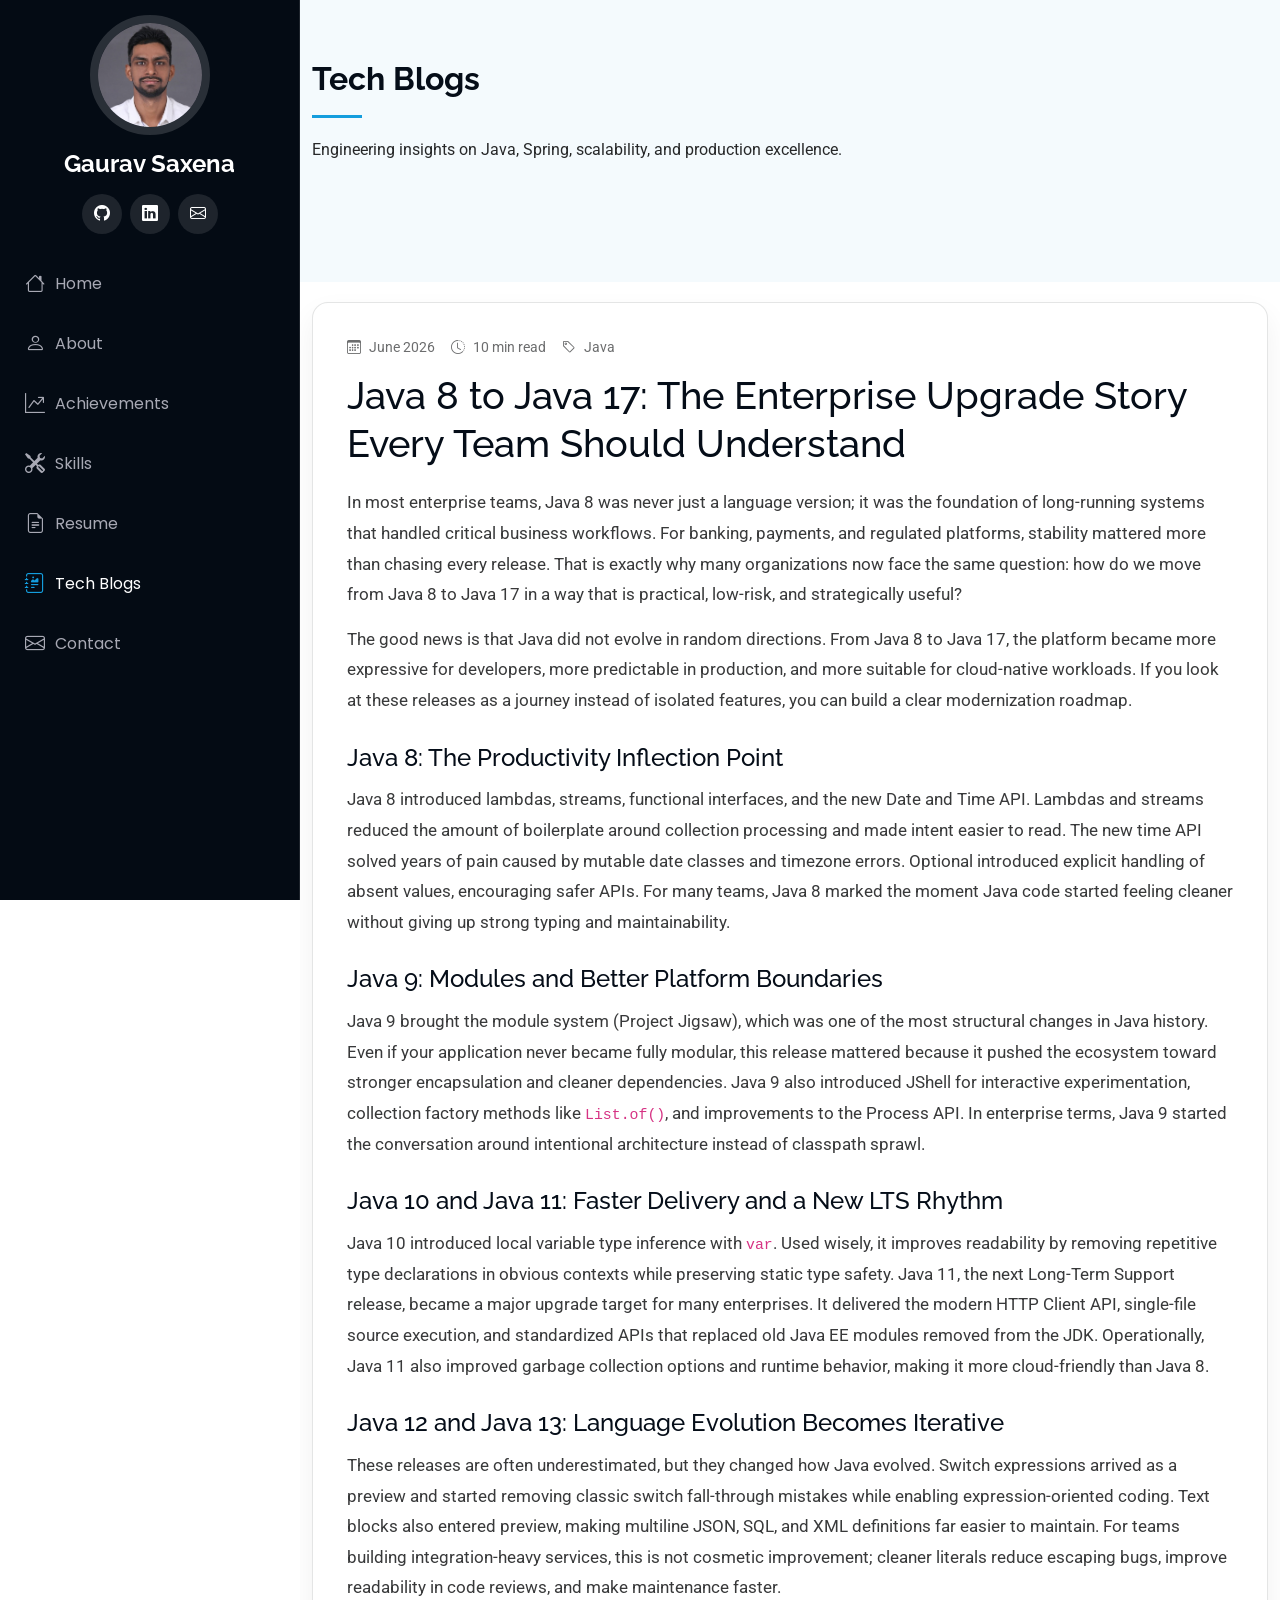
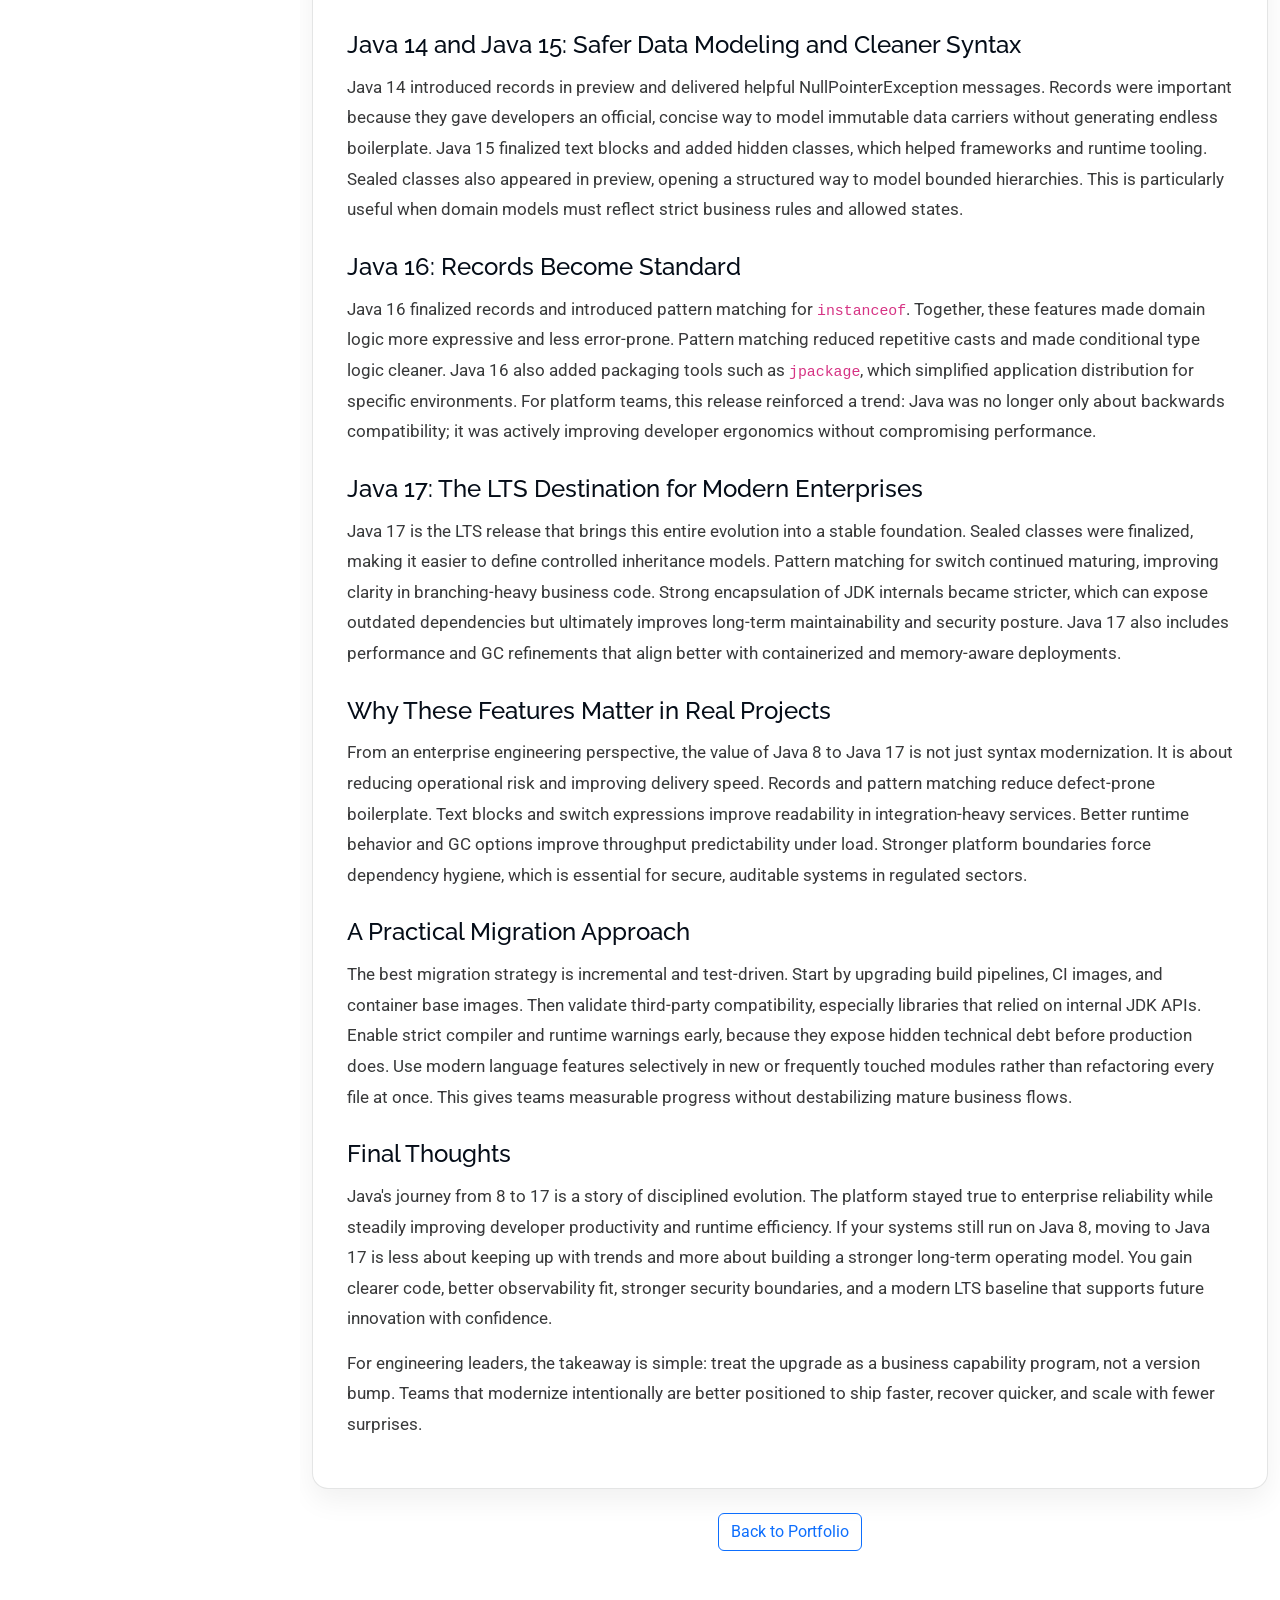
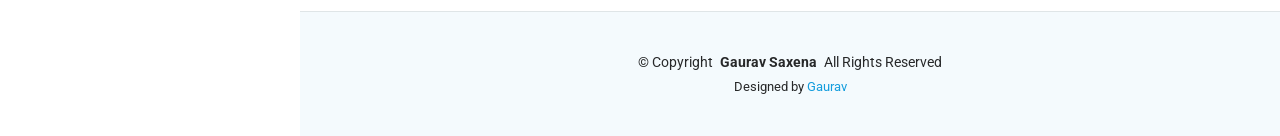
==== blog.html @ fe2bd6fc "Rebuild portfolio and add dedicated tech blog page Refreshes the portfolio homepage with resume-driv" ====
<!DOCTYPE html>
<html lang="en">

<head>
  <meta charset="utf-8">
  <meta content="width=device-width, initial-scale=1.0" name="viewport">
  <title>Tech Blogs | Gaurav Saxena</title>
  <meta content="Technical blogs by Gaurav Saxena on Java, Spring, microservices, and enterprise engineering." name="description">
  <meta content="Java 8, Java 17, Java features, Spring blogs, enterprise Java" name="keywords">

  <link href="assets/img/favicon.png" rel="icon">
  <link href="assets/img/apple-touch-icon.png" rel="apple-touch-icon">

  <link href="https://fonts.googleapis.com" rel="preconnect">
  <link href="https://fonts.gstatic.com" rel="preconnect" crossorigin>
  <link
    href="https://fonts.googleapis.com/css2?family=Roboto:ital,wght@0,100;0,300;0,400;0,500;0,700;0,900;1,100;1,300;1,400;1,500;1,700;1,900&family=Poppins:ital,wght@0,100;0,200;0,300;0,400;0,500;0,600;0,700;0,800;0,900;1,100;1,200;1,300;1,400;1,500;1,600;1,700;1,800;1,900&family=Raleway:ital,wght@0,100;0,200;0,300;0,400;0,500;0,600;0,700;0,800;0,900;1,100;1,200;1,300;1,400;1,500;1,600;1,700;1,800;1,900&display=swap"
    rel="stylesheet">

  <link href="assets/vendor/bootstrap/css/bootstrap.min.css" rel="stylesheet">
  <link href="assets/vendor/bootstrap-icons/bootstrap-icons.css" rel="stylesheet">
  <link href="assets/vendor/aos/aos.css" rel="stylesheet">
  <link href="assets/vendor/glightbox/css/glightbox.min.css" rel="stylesheet">
  <link href="assets/vendor/swiper/swiper-bundle.min.css" rel="stylesheet">
  <link href="assets/css/main.css" rel="stylesheet">
</head>

<body class="index-page blog-page">

<header id="header" class="header dark-background d-flex flex-column">
  <i class="header-toggle d-xl-none bi bi-list"></i>

  <div class="profile-img">
    <img src="assets/img/my-profile-img.jpg" alt="Gaurav Saxena profile photo" class="img-fluid rounded-circle">
  </div>

  <a href="index.html" class="logo d-flex align-items-center justify-content-center">
    <h1 class="sitename">Gaurav Saxena</h1>
  </a>

  <div class="social-links text-center">
    <a href="https://github.com/gauravworkss" class="github"><i class="bi bi-github"></i></a>
    <a href="https://www.linkedin.com/in/gauravworks" class="linkedin"><i class="bi bi-linkedin"></i></a>
    <a href="mailto:saxenagau@gmail.com?subject=Let's%20connect" class="envelope"><i class="bi bi-envelope flex-shrink-0"></i></a>
  </div>

  <nav id="navmenu" class="navmenu">
    <ul>
      <li><a href="index.html#hero"><i class="bi bi-house navicon"></i>Home</a></li>
      <li><a href="index.html#about"><i class="bi bi-person navicon"></i> About</a></li>
      <li><a href="index.html#achievements"><i class="bi bi-graph-up-arrow navicon"></i> Achievements</a></li>
      <li><a href="index.html#skills"><i class="bi bi-tools navicon"></i> Skills</a></li>
      <li><a href="index.html#resume"><i class="bi bi-file-earmark-text navicon"></i> Resume</a></li>
      <li><a href="blog.html" class="active"><i class="bi bi-journal-richtext navicon"></i> Tech Blogs</a></li>
      <li><a href="index.html#contact"><i class="bi bi-envelope navicon"></i> Contact</a></li>
    </ul>
  </nav>
</header>

<main class="main">
  <section class="section light-background">
    <div class="container section-title" data-aos="fade-up">
      <h2>Tech Blogs</h2>
      <p>Engineering insights on Java, Spring, scalability, and production excellence.</p>
    </div>
  </section>

  <section id="java8-to-java17" class="section blog-article-page">
    <div class="container" data-aos="fade-up" data-aos-delay="100">
      <article class="blog-article">
        <div class="blog-meta">
          <span><i class="bi bi-calendar3"></i> June 2026</span>
          <span><i class="bi bi-clock-history"></i> 10 min read</span>
          <span><i class="bi bi-tag"></i> Java</span>
        </div>
        <h1>Java 8 to Java 17: The Enterprise Upgrade Story Every Team Should Understand</h1>

        <p>In most enterprise teams, Java 8 was never just a language version; it was the foundation of long-running systems that handled critical business workflows. For banking, payments, and regulated platforms, stability mattered more than chasing every release. That is exactly why many organizations now face the same question: how do we move from Java 8 to Java 17 in a way that is practical, low-risk, and strategically useful?</p>

        <p>The good news is that Java did not evolve in random directions. From Java 8 to Java 17, the platform became more expressive for developers, more predictable in production, and more suitable for cloud-native workloads. If you look at these releases as a journey instead of isolated features, you can build a clear modernization roadmap.</p>

        <h3>Java 8: The Productivity Inflection Point</h3>
        <p>Java 8 introduced lambdas, streams, functional interfaces, and the new Date and Time API. Lambdas and streams reduced the amount of boilerplate around collection processing and made intent easier to read. The new time API solved years of pain caused by mutable date classes and timezone errors. Optional introduced explicit handling of absent values, encouraging safer APIs. For many teams, Java 8 marked the moment Java code started feeling cleaner without giving up strong typing and maintainability.</p>

        <h3>Java 9: Modules and Better Platform Boundaries</h3>
        <p>Java 9 brought the module system (Project Jigsaw), which was one of the most structural changes in Java history. Even if your application never became fully modular, this release mattered because it pushed the ecosystem toward stronger encapsulation and cleaner dependencies. Java 9 also introduced JShell for interactive experimentation, collection factory methods like <code>List.of()</code>, and improvements to the Process API. In enterprise terms, Java 9 started the conversation around intentional architecture instead of classpath sprawl.</p>

        <h3>Java 10 and Java 11: Faster Delivery and a New LTS Rhythm</h3>
        <p>Java 10 introduced local variable type inference with <code>var</code>. Used wisely, it improves readability by removing repetitive type declarations in obvious contexts while preserving static type safety. Java 11, the next Long-Term Support release, became a major upgrade target for many enterprises. It delivered the modern HTTP Client API, single-file source execution, and standardized APIs that replaced old Java EE modules removed from the JDK. Operationally, Java 11 also improved garbage collection options and runtime behavior, making it more cloud-friendly than Java 8.</p>

        <h3>Java 12 and Java 13: Language Evolution Becomes Iterative</h3>
        <p>These releases are often underestimated, but they changed how Java evolved. Switch expressions arrived as a preview and started removing classic switch fall-through mistakes while enabling expression-oriented coding. Text blocks also entered preview, making multiline JSON, SQL, and XML definitions far easier to maintain. For teams building integration-heavy services, this is not cosmetic improvement; cleaner literals reduce escaping bugs, improve readability in code reviews, and make maintenance faster.</p>

        <h3>Java 14 and Java 15: Safer Data Modeling and Cleaner Syntax</h3>
        <p>Java 14 introduced records in preview and delivered helpful NullPointerException messages. Records were important because they gave developers an official, concise way to model immutable data carriers without generating endless boilerplate. Java 15 finalized text blocks and added hidden classes, which helped frameworks and runtime tooling. Sealed classes also appeared in preview, opening a structured way to model bounded hierarchies. This is particularly useful when domain models must reflect strict business rules and allowed states.</p>

        <h3>Java 16: Records Become Standard</h3>
        <p>Java 16 finalized records and introduced pattern matching for <code>instanceof</code>. Together, these features made domain logic more expressive and less error-prone. Pattern matching reduced repetitive casts and made conditional type logic cleaner. Java 16 also added packaging tools such as <code>jpackage</code>, which simplified application distribution for specific environments. For platform teams, this release reinforced a trend: Java was no longer only about backwards compatibility; it was actively improving developer ergonomics without compromising performance.</p>

        <h3>Java 17: The LTS Destination for Modern Enterprises</h3>
        <p>Java 17 is the LTS release that brings this entire evolution into a stable foundation. Sealed classes were finalized, making it easier to define controlled inheritance models. Pattern matching for switch continued maturing, improving clarity in branching-heavy business code. Strong encapsulation of JDK internals became stricter, which can expose outdated dependencies but ultimately improves long-term maintainability and security posture. Java 17 also includes performance and GC refinements that align better with containerized and memory-aware deployments.</p>

        <h3>Why These Features Matter in Real Projects</h3>
        <p>From an enterprise engineering perspective, the value of Java 8 to Java 17 is not just syntax modernization. It is about reducing operational risk and improving delivery speed. Records and pattern matching reduce defect-prone boilerplate. Text blocks and switch expressions improve readability in integration-heavy services. Better runtime behavior and GC options improve throughput predictability under load. Stronger platform boundaries force dependency hygiene, which is essential for secure, auditable systems in regulated sectors.</p>

        <h3>A Practical Migration Approach</h3>
        <p>The best migration strategy is incremental and test-driven. Start by upgrading build pipelines, CI images, and container base images. Then validate third-party compatibility, especially libraries that relied on internal JDK APIs. Enable strict compiler and runtime warnings early, because they expose hidden technical debt before production does. Use modern language features selectively in new or frequently touched modules rather than refactoring every file at once. This gives teams measurable progress without destabilizing mature business flows.</p>

        <h3>Final Thoughts</h3>
        <p>Java's journey from 8 to 17 is a story of disciplined evolution. The platform stayed true to enterprise reliability while steadily improving developer productivity and runtime efficiency. If your systems still run on Java 8, moving to Java 17 is less about keeping up with trends and more about building a stronger long-term operating model. You gain clearer code, better observability fit, stronger security boundaries, and a modern LTS baseline that supports future innovation with confidence.</p>

        <p>For engineering leaders, the takeaway is simple: treat the upgrade as a business capability program, not a version bump. Teams that modernize intentionally are better positioned to ship faster, recover quicker, and scale with fewer surprises.</p>
      </article>

      <div class="text-center mt-4">
        <a href="index.html#blog" class="btn btn-outline-primary">Back to Portfolio</a>
      </div>
    </div>
  </section>
</main>

<footer id="footer" class="footer position-relative light-background">
  <div class="container">
    <div class="copyright text-center">
      <p>© <span>Copyright</span> <strong class="px-1 sitename">Gaurav Saxena</strong> <span>All Rights Reserved</span></p>
    </div>
    <div class="credits">
      Designed by <a href="https://gauravworks.in/">Gaurav</a>
    </div>
  </div>
</footer>

<a href="#" id="scroll-top" class="scroll-top d-flex align-items-center justify-content-center"><i class="bi bi-arrow-up-short"></i></a>
<div id="preloader"></div>

<script src="assets/vendor/bootstrap/js/bootstrap.bundle.min.js"></script>
<script src="assets/vendor/php-email-form/validate.js"></script>
<script src="assets/vendor/aos/aos.js"></script>
<script src="assets/vendor/typed.js/typed.umd.js"></script>
<script src="assets/vendor/purecounter/purecounter_vanilla.js"></script>
<script src="assets/vendor/waypoints/noframework.waypoints.js"></script>
<script src="assets/vendor/glightbox/js/glightbox.min.js"></script>
<script src="assets/vendor/imagesloaded/imagesloaded.pkgd.min.js"></script>
<script src="assets/vendor/isotope-layout/isotope.pkgd.min.js"></script>
<script src="assets/vendor/swiper/swiper-bundle.min.js"></script>
<script src="assets/js/main.js"></script>
</body>

</html>
---- assets/css/main.css ----
/**
* Template Name: iPortfolio
* Template URL: https://bootstrapmade.com/iportfolio-bootstrap-portfolio-websites-template/
* Updated: Jun 29 2024 with Bootstrap v5.3.3
* Author: BootstrapMade.com
* License: https://bootstrapmade.com/license/
*/

/*--------------------------------------------------------------
# Font & Color Variables
# Help: https://bootstrapmade.com/color-system/
--------------------------------------------------------------*/
/* Fonts */
:root {
  --default-font: "Roboto",  system-ui, -apple-system, "Segoe UI", Roboto, "Helvetica Neue", Arial, "Noto Sans", "Liberation Sans", sans-serif, "Apple Color Emoji", "Segoe UI Emoji", "Segoe UI Symbol", "Noto Color Emoji";
  --heading-font: "Raleway",  sans-serif;
  --nav-font: "Poppins",  sans-serif;
}

/* Global Colors - The following color variables are used throughout the website. Updating them here will change the color scheme of the entire website */
:root { 
  --background-color: #ffffff; /* Background color for the entire website, including individual sections */
  --default-color: #272829; /* Default color used for the majority of the text content across the entire website */
  --heading-color: #050d18; /* Color for headings, subheadings and title throughout the website */
  --accent-color: #149ddd; /* Accent color that represents your brand on the website. It's used for buttons, links, and other elements that need to stand out */
  --surface-color: #ffffff; /* The surface color is used as a background of boxed elements within sections, such as cards, icon boxes, or other elements that require a visual separation from the global background. */
  --contrast-color: #ffffff; /* Contrast color for text, ensuring readability against backgrounds of accent, heading, or default colors. */
}

/* Nav Menu Colors - The following color variables are used specifically for the navigation menu. They are separate from the global colors to allow for more customization options */
:root {
  --nav-color: #a8a9b4;  /* The default color of the main navmenu links */
  --nav-hover-color: #ffffff; /* Applied to main navmenu links when they are hovered over or active */
  --nav-mobile-background-color: #040b14; /* Used as the background color for mobile navigation menu */
  --nav-dropdown-background-color: #040b14; /* Used as the background color for dropdown items that appear when hovering over primary navigation items */
  --nav-dropdown-color: #a8a9b4; /* Used for navigation links of the dropdown items in the navigation menu. */
  --nav-dropdown-hover-color: #ffffff; /* Similar to --nav-hover-color, this color is applied to dropdown navigation links when they are hovered over. */
}

/* Color Presets - These classes override global colors when applied to any section or element, providing reuse of the sam color scheme. */

.light-background {
  --background-color: #f4fafd;
  --surface-color: #ffffff;
}

.dark-background {
  --background-color: #040b14;
  --default-color: #ffffff;
  --heading-color: #ffffff;
  --surface-color: #151f2b;
  --contrast-color: #ffffff;
}

/* Smooth scroll */
:root {
  scroll-behavior: smooth;
}

/*--------------------------------------------------------------
# General Styling & Shared Classes
--------------------------------------------------------------*/
body {
  color: var(--default-color);
  background-color: var(--background-color);
  font-family: var(--default-font);
}

a {
  color: var(--accent-color);
  text-decoration: none;
  transition: 0.3s;
}

a:hover {
  color: color-mix(in srgb, var(--accent-color), transparent 25%);
  text-decoration: none;
}

h1,
h2,
h3,
h4,
h5,
h6 {
  color: var(--heading-color);
  font-family: var(--heading-font);
}

/* PHP Email Form Messages
------------------------------*/
.php-email-form .error-message {
  display: none;
  background: #df1529;
  color: #ffffff;
  text-align: left;
  padding: 15px;
  margin-bottom: 24px;
  font-weight: 600;
}

.php-email-form .sent-message {
  display: none;
  color: #ffffff;
  background: #059652;
  text-align: center;
  padding: 15px;
  margin-bottom: 24px;
  font-weight: 600;
}

.php-email-form .loading {
  display: none;
  background: var(--surface-color);
  text-align: center;
  padding: 15px;
  margin-bottom: 24px;
}

.php-email-form .loading:before {
  content: "";
  display: inline-block;
  border-radius: 50%;
  width: 24px;
  height: 24px;
  margin: 0 10px -6px 0;
  border: 3px solid var(--accent-color);
  border-top-color: var(--surface-color);
  animation: php-email-form-loading 1s linear infinite;
}

@keyframes php-email-form-loading {
  0% {
    transform: rotate(0deg);
  }

  100% {
    transform: rotate(360deg);
  }
}

/*--------------------------------------------------------------
# Global Header
--------------------------------------------------------------*/
.header {
  color: var(--default-color);
  background-color: var(--background-color);
  position: fixed;
  top: 0;
  left: 0;
  bottom: 0;
  padding: 0 15px;
  width: 300px;
  transition: all ease-in-out 0.3s;
  overflow-y: auto;
  z-index: 997;
  border-right: 1px solid color-mix(in srgb, var(--default-color), transparent 90%);
}

.header .profile-img img {
  margin: 15px auto;
  display: block;
  width: 120px;
  border: 8px solid color-mix(in srgb, var(--default-color), transparent 85%);
}

.header .logo {
  line-height: 1;
  margin-bottom: 15px;
}

.header .logo img {
  max-height: 32px;
  margin-right: 8px;
}

.header .logo h1 {
  font-size: 24px;
  margin: 0;
  font-weight: 700;
  color: var(--heading-color);
}

.header .social-links {
  margin: 0 0 20px 0;
}

.header .social-links a {
  font-size: 16px;
  display: inline-flex;
  align-items: center;
  justify-content: center;
  background: color-mix(in srgb, var(--default-color), transparent 90%);
  color: var(--default-color);
  margin: 0 2px;
  border-radius: 50%;
  text-align: center;
  width: 40px;
  height: 40px;
  transition: 0.3s;
}

.header .social-links a:hover {
  color: var(--contrast-color);
  background: var(--accent-color);
}

@media (min-width: 1200px) {

  .header~main,
  .header~#footer {
    margin-left: 300px;
  }
}

@media (max-width: 1199px) {
  .header {
    left: -100%;
  }
}

.header.header-show {
  left: 0;
}

.header .header-toggle {
  color: var(--contrast-color);
  background-color: var(--accent-color);
  font-size: 22px;
  display: flex;
  align-items: center;
  justify-content: center;
  width: 40px;
  height: 40px;
  border-radius: 50%;
  cursor: pointer;
  position: fixed;
  top: 15px;
  right: 15px;
  z-index: 9999;
  transition: background-color 0.3s;
}

.header .header-toggle:hover {
  color: var(--contrast-color);
  background-color: color-mix(in srgb, var(--accent-color) 90%, white 15%);
}

/*--------------------------------------------------------------
# Navigation Menu
--------------------------------------------------------------*/
.mobile-nav-toggle {
  display: none;
}

.navmenu {
  padding: 0;
  z-index: 9997;
}

.navmenu ul {
  list-style: none;
  padding: 0 0 20px 0;
  margin: 0;
}

.navmenu a,
.navmenu a:focus {
  color: var(--nav-color);
  padding: 15px 10px;
  font-family: var(--nav-font);
  font-size: 16px;
  font-weight: 400;
  display: flex;
  align-items: center;
  white-space: nowrap;
  transition: 0.3s;
  width: 100%;
}

.navmenu a .navicon,
.navmenu a:focus .navicon {
  font-size: 20px;
  margin-right: 10px;
}

.navmenu a .toggle-dropdown,
.navmenu a:focus .toggle-dropdown {
  font-size: 12px;
  line-height: 0;
  margin-left: auto;
  width: 30px;
  height: 30px;
  display: flex;
  align-items: center;
  justify-content: center;
  border-radius: 50%;
  transition: 0.3s;
  flex-shrink: 0;
  background-color: color-mix(in srgb, var(--accent-color), transparent 90%);
}

.navmenu a .toggle-dropdown:hover,
.navmenu a:focus .toggle-dropdown:hover {
  background-color: var(--accent-color);
  color: var(--contrast-color);
}

.navmenu a:hover,
.navmenu .active,
.navmenu .active:focus {
  color: var(--nav-hover-color);
}

.navmenu a:hover .navicon,
.navmenu .active .navicon,
.navmenu .active:focus .navicon {
  color: var(--accent-color);
}

.navmenu .active .toggle-dropdown,
.navmenu .active:focus .toggle-dropdown {
  background-color: var(--accent-color);
  color: var(--contrast-color);
  transform: rotate(180deg);
}

.navmenu .dropdown {
  display: block;
}

.navmenu .dropdown a,
.navmenu .dropdown a:focus {
  color: --nav-dropdown-color;
}

.navmenu .dropdown a:hover,
.navmenu .dropdown .active,
.navmenu .dropdown .active:focus {
  color: var(--nav-dropdown-hover-color);
}

.navmenu .dropdown ul {
  position: static;
  display: none;
  z-index: 99;
  padding: 5px 10px;
  margin: 5px 10px;
  background-color: var(--nav-dropdown-background-color);
  border: 1px solid color-mix(in srgb, var(--default-color), transparent 90%);
  box-shadow: none;
  transition: all 0.5s ease-in-out;
}

.navmenu .dropdown ul ul {
  background-color: rgba(33, 37, 41, 0.1);
}

.navmenu .dropdown>.dropdown-active {
  display: block;
  background-color: rgba(33, 37, 41, 0.03);
}

/*--------------------------------------------------------------
# Global Footer
--------------------------------------------------------------*/
.footer {
  color: var(--default-color);
  background-color: var(--background-color);
  font-size: 14px;
  padding: 40px 0;
  position: relative;
  border-top: 1px solid color-mix(in srgb, var(--default-color), transparent 90%);
}

.footer .copyright p {
  margin-bottom: 0;
}

.footer .credits {
  margin-top: 4px;
  font-size: 13px;
  text-align: center;
}

/*--------------------------------------------------------------
# Preloader
--------------------------------------------------------------*/
#preloader {
  position: fixed;
  inset: 0;
  z-index: 999999;
  overflow: hidden;
  background: var(--background-color);
  transition: all 0.6s ease-out;
}

#preloader:before {
  content: "";
  position: fixed;
  top: calc(50% - 30px);
  left: calc(50% - 30px);
  border: 6px solid #ffffff;
  border-color: var(--accent-color) transparent var(--accent-color) transparent;
  border-radius: 50%;
  width: 60px;
  height: 60px;
  animation: animate-preloader 1.5s linear infinite;
}

@keyframes animate-preloader {
  0% {
    transform: rotate(0deg);
  }

  100% {
    transform: rotate(360deg);
  }
}

/*--------------------------------------------------------------
# Scroll Top Button
--------------------------------------------------------------*/
.scroll-top {
  position: fixed;
  visibility: hidden;
  opacity: 0;
  right: 15px;
  bottom: -15px;
  z-index: 99999;
  background-color: var(--accent-color);
  width: 44px;
  height: 44px;
  border-radius: 50px;
  transition: all 0.4s;
}

.scroll-top i {
  font-size: 24px;
  color: var(--contrast-color);
  line-height: 0;
}

.scroll-top:hover {
  background-color: color-mix(in srgb, var(--accent-color), transparent 20%);
  color: var(--contrast-color);
}

.scroll-top.active {
  visibility: visible;
  opacity: 1;
  bottom: 15px;
}

/*--------------------------------------------------------------
# Disable aos animation delay on mobile devices
--------------------------------------------------------------*/
@media screen and (max-width: 768px) {
  [data-aos-delay] {
    transition-delay: 0 !important;
  }
}

/*--------------------------------------------------------------
# Global Page Titles & Breadcrumbs
--------------------------------------------------------------*/
.page-title {
  color: var(--default-color);
  background-color: var(--background-color);
  padding: 25px 0;
  position: relative;
}

.page-title h1 {
  font-size: 24px;
  font-weight: 700;
}

.page-title .breadcrumbs ol {
  display: flex;
  flex-wrap: wrap;
  list-style: none;
  padding: 0;
  margin: 0;
  font-size: 14px;
  font-weight: 400;
}

.page-title .breadcrumbs ol li+li {
  padding-left: 10px;
}

.page-title .breadcrumbs ol li+li::before {
  content: "/";
  display: inline-block;
  padding-right: 10px;
  color: color-mix(in srgb, var(--default-color), transparent 70%);
}

/*--------------------------------------------------------------
# Global Sections
--------------------------------------------------------------*/
section,
.section {
  color: var(--default-color);
  background-color: var(--background-color);
  padding: 60px 0;
  overflow: clip;
}

/*--------------------------------------------------------------
# Global Section Titles
--------------------------------------------------------------*/
.section-title {
  padding-bottom: 60px;
  position: relative;
}

.section-title h2 {
  font-size: 32px;
  font-weight: 700;
  margin-bottom: 20px;
  padding-bottom: 20px;
  position: relative;
}

.section-title h2:after {
  content: "";
  position: absolute;
  display: block;
  width: 50px;
  height: 3px;
  background: var(--accent-color);
  left: 0;
  bottom: 0;
}

.section-title p {
  margin-bottom: 0;
}

/*--------------------------------------------------------------
# Hero Section
--------------------------------------------------------------*/
.hero {
  width: 100%;
  min-height: 100vh;
  position: relative;
  padding: 80px 0;
  display: flex;
  align-items: center;
  justify-content: center;
}

.hero img {
  position: absolute;
  inset: 0;
  display: block;
  width: 100%;
  height: 100%;
  object-fit: cover;
  z-index: 1;
}

.hero:before {
  content: "";
  background: color-mix(in srgb, var(--background-color), transparent 70%);
  position: absolute;
  inset: 0;
  z-index: 2;
}

.hero .container {
  position: relative;
  z-index: 3;
}

.hero h2 {
  margin: 0;
  font-size: 54px;
  font-weight: 700;
  letter-spacing: 0.5px;
}

.hero p {
  margin: 10px 0 0 0;
  font-size: 21px;
  max-width: 980px;
}

.hero p span {
  letter-spacing: 1px;
  border-bottom: 2px solid var(--accent-color);
}

.hero .hero-role {
  font-size: 22px;
  font-weight: 500;
  color: color-mix(in srgb, var(--default-color), transparent 10%);
}

.hero .hero-cta {
  display: flex;
  gap: 12px;
  margin-top: 24px;
  flex-wrap: wrap;
}

.hero .hero-cta .btn {
  border-radius: 8px;
  padding: 10px 18px;
  font-weight: 600;
}

.hero .social-links {
  margin-top: 25px;
}

.hero .social-links a {
  font-size: 24px;
  display: inline-block;
  color: color-mix(in srgb, var(--default-color), transparent 50%);
  line-height: 1;
  margin-right: 20px;
  transition: 0.3s;
}

.hero .social-links a:hover {
  color: var(--accent-color);
}

@media (max-width: 768px) {
  .hero h2 {
    font-size: 36px;
  }

  .hero p {
    font-size: 18px;
  }
}

/*--------------------------------------------------------------
# About Section
--------------------------------------------------------------*/
.about .content h2 {
  font-weight: 700;
  font-size: 24px;
}

.about .content ul {
  list-style: none;
  padding: 0;
}

.about .content ul li {
  margin-bottom: 20px;
  display: flex;
  align-items: center;
}

.about .content ul strong {
  margin-right: 10px;
}

.about .content ul i {
  font-size: 16px;
  margin-right: 5px;
  color: var(--accent-color);
  line-height: 0;
}

/*--------------------------------------------------------------
# Stats Section
--------------------------------------------------------------*/
.stats .stats-item {
  padding: 30px;
  width: 100%;
}

.stats .stats-item.professional-card {
  background: var(--surface-color);
  border: 1px solid color-mix(in srgb, var(--default-color), transparent 88%);
  border-radius: 14px;
  box-shadow: 0 8px 24px rgba(0, 0, 0, 0.05);
  transition: transform 0.25s ease, box-shadow 0.25s ease;
}

.stats .stats-item.professional-card:hover {
  transform: translateY(-3px);
  box-shadow: 0 12px 30px rgba(0, 0, 0, 0.08);
}

.stats .stats-item i {
  color: var(--accent-color);
  display: block;
  font-size: 44px;
  float: left;
  line-height: 0;
}

.stats .stats-item .purecounter {
  color: var(--heading-color);
  font-size: 48px;
  line-height: 40px;
  display: block;
  font-weight: 700;
  margin-left: 60px;
}

.stats .stats-item p {
  color: color-mix(in srgb, var(--default-color), transparent 40%);
  padding: 15px 0 0 0;
  margin: 0 0 0 60px;
  font-family: var(--heading-font);
  font-size: 14px;
}

/*--------------------------------------------------------------
# Skills Section
--------------------------------------------------------------*/
.skills .progress {
  height: 60px;
  display: block;
  background: none;
  border-radius: 0;
}

.skills h3 {
  margin-bottom: 18px;
  font-size: 24px;
  font-weight: 700;
}

.skills .skills-content {
  background: var(--surface-color);
  border: 1px solid color-mix(in srgb, var(--default-color), transparent 90%);
  border-radius: 14px;
  padding: 20px;
}

.skills .progress .skill {
  color: var(--heading-color);
  padding: 0;
  margin: 0 0 6px 0;
  text-transform: uppercase;
  display: block;
  font-weight: 600;
  font-family: var(--heading-font);
}

.skills .progress .skill .val {
  float: right;
  font-style: normal;
}

.skills .progress-bar-wrap {
  background: color-mix(in srgb, var(--default-color), transparent 90%);
  height: 10px;
}

.skills .progress-bar {
  width: 1px;
  height: 10px;
  transition: 0.9s;
  background-color: var(--accent-color);
}

/*--------------------------------------------------------------
# Resume Section
--------------------------------------------------------------*/
.resume .resume-title {
  color: var(--heading-color);
  font-size: 26px;
  font-weight: 700;
  margin-top: 20px;
  margin-bottom: 20px;
}

.resume .resume-item {
  padding: 0 0 20px 20px;
  margin-top: -2px;
  border-left: 2px solid var(--accent-color);
  position: relative;
}

.resume .resume-item h4 {
  line-height: 18px;
  font-size: 18px;
  font-weight: 600;
  text-transform: uppercase;
  color: color-mix(in srgb, var(--default-color), transparent 20%);
  margin-bottom: 10px;
}

.resume .resume-item h5 {
  font-size: 16px;
  padding: 5px 15px;
  display: inline-block;
  font-weight: 600;
  margin-bottom: 10px;
  border-radius: 20px;
  background: color-mix(in srgb, var(--accent-color), white 90%);
  color: color-mix(in srgb, var(--accent-color), black 35%);
}

.resume .resume-item ul {
  padding-left: 20px;
}

.resume .resume-item ul li {
  padding-bottom: 10px;
}

.resume .resume-item:last-child {
  padding-bottom: 0;
}

.resume .resume-item::before {
  content: "";
  position: absolute;
  width: 16px;
  height: 16px;
  border-radius: 50px;
  left: -9px;
  top: 0;
  background: var(--background-color);
  border: 2px solid var(--accent-color);
}

.blog-card {
  background: var(--surface-color);
  border: 1px solid color-mix(in srgb, var(--default-color), transparent 88%);
  border-radius: 14px;
  padding: 24px;
  box-shadow: 0 8px 22px rgba(0, 0, 0, 0.05);
}

.blog-card-header {
  display: flex;
  align-items: center;
  justify-content: space-between;
  gap: 12px;
  margin-bottom: 12px;
}

.blog-card h4 {
  margin: 0;
  font-size: 20px;
}

.blog-status {
  display: inline-flex;
  align-items: center;
  font-size: 12px;
  font-weight: 700;
  letter-spacing: 0.3px;
  text-transform: uppercase;
  padding: 5px 10px;
  border-radius: 999px;
  background: color-mix(in srgb, var(--accent-color), white 86%);
  color: color-mix(in srgb, var(--accent-color), black 30%);
}

.blog-card ul {
  margin-bottom: 0;
  padding-left: 20px;
}

.blog-card ul li {
  margin-bottom: 10px;
}

.blog-note {
  margin: 16px 0 0 0;
  font-size: 14px;
  color: color-mix(in srgb, var(--default-color), transparent 25%);
}

.blog-article-page {
  padding-top: 20px;
}

.blog-article {
  background: var(--surface-color);
  border: 1px solid color-mix(in srgb, var(--default-color), transparent 88%);
  border-radius: 16px;
  padding: 34px;
  box-shadow: 0 12px 28px rgba(0, 0, 0, 0.06);
}

.blog-article h1 {
  font-size: 38px;
  line-height: 1.25;
  margin-bottom: 20px;
}

.blog-article h3 {
  font-size: 24px;
  margin-top: 28px;
  margin-bottom: 12px;
}

.blog-article p {
  font-size: 17px;
  line-height: 1.8;
  margin-bottom: 14px;
  color: color-mix(in srgb, var(--default-color), transparent 8%);
}

.blog-meta {
  display: flex;
  flex-wrap: wrap;
  gap: 16px;
  margin-bottom: 14px;
  font-size: 14px;
  color: color-mix(in srgb, var(--default-color), transparent 32%);
}

.blog-meta i {
  margin-right: 5px;
}

@media (max-width: 767px) {
  .blog-article {
    padding: 22px;
  }

  .blog-article h1 {
    font-size: 30px;
  }
}

.contact-summary h3 {
  margin-bottom: 12px;
  font-size: 24px;
}

.contact-summary ul {
  margin: 0;
  padding-left: 20px;
}

.contact-summary ul li {
  margin-bottom: 8px;
}

/*--------------------------------------------------------------
# Portfolio Section
--------------------------------------------------------------*/
.portfolio .portfolio-filters {
  padding: 0;
  margin: 0 auto 20px auto;
  list-style: none;
  text-align: center;
}

.portfolio .portfolio-filters li {
  cursor: pointer;
  display: inline-block;
  padding: 0;
  font-size: 14px;
  font-weight: 400;
  margin: 0 10px;
  line-height: 1;
  text-transform: uppercase;
  margin-bottom: 10px;
  transition: all 0.3s ease-in-out;
}

.portfolio .portfolio-filters li:hover,
.portfolio .portfolio-filters li.filter-active {
  color: var(--accent-color);
}

.portfolio .portfolio-filters li:first-child {
  margin-left: 0;
}

.portfolio .portfolio-filters li:last-child {
  margin-right: 0;
}

@media (max-width: 575px) {
  .portfolio .portfolio-filters li {
    font-size: 14px;
    margin: 0 5px;
  }
}

.portfolio .portfolio-content {
  position: relative;
  overflow: hidden;
}

.portfolio .portfolio-content img {
  transition: 0.3s;
}

.portfolio .portfolio-content .portfolio-info {
  opacity: 0;
  position: absolute;
  inset: 0;
  z-index: 3;
  transition: all ease-in-out 0.3s;
  background: rgba(0, 0, 0, 0.6);
  padding: 15px;
}

.portfolio .portfolio-content .portfolio-info h4 {
  font-size: 14px;
  padding: 5px 10px;
  font-weight: 400;
  color: #ffffff;
  display: inline-block;
  background-color: var(--accent-color);
}

.portfolio .portfolio-content .portfolio-info p {
  position: absolute;
  bottom: 10px;
  text-align: center;
  display: inline-block;
  left: 0;
  right: 0;
  font-size: 16px;
  font-weight: 600;
  color: rgba(255, 255, 255, 0.8);
}

.portfolio .portfolio-content .portfolio-info .preview-link,
.portfolio .portfolio-content .portfolio-info .details-link {
  position: absolute;
  left: calc(50% - 40px);
  font-size: 26px;
  top: calc(50% - 14px);
  color: #fff;
  transition: 0.3s;
  line-height: 1.2;
}

.portfolio .portfolio-content .portfolio-info .preview-link:hover,
.portfolio .portfolio-content .portfolio-info .details-link:hover {
  color: var(--accent-color);
}

.portfolio .portfolio-content .portfolio-info .details-link {
  left: 50%;
  font-size: 34px;
  line-height: 0;
}

.portfolio .portfolio-content:hover .portfolio-info {
  opacity: 1;
}

.portfolio .portfolio-content:hover img {
  transform: scale(1.1);
}

/*--------------------------------------------------------------
# Services Section
--------------------------------------------------------------*/
.services .service-item {
  position: relative;
}

.services .service-item .icon {
  background: var(--accent-color);
  display: flex;
  align-items: center;
  justify-content: center;
  width: 54px;
  height: 54px;
  border-radius: 50%;
  transition: 0.5s;
  border: 1px solid var(--accent-color);
  margin-right: 20px;
}

.services .service-item .icon i {
  color: var(--contrast-color);
  font-size: 24px;
  line-height: 0;
}

.services .service-item:hover .icon {
  background: var(--surface-color);
}

.services .service-item:hover .icon i {
  color: var(--accent-color);
}

.services .service-item .title {
  font-weight: 700;
  margin-bottom: 15px;
  font-size: 18px;
}

.services .service-item .title a {
  color: var(--heading-color);
}

.services .service-item .title a:hover {
  color: var(--accent-color);
}

.services .service-item .description {
  line-height: 24px;
  font-size: 14px;
}

/*--------------------------------------------------------------
# Testimonials Section
--------------------------------------------------------------*/
.testimonials .testimonials-carousel,
.testimonials .testimonials-slider {
  overflow: hidden;
}

.testimonials .testimonial-item {
  box-sizing: content-box;
  text-align: center;
  min-height: 320px;
}

.testimonials .testimonial-item .testimonial-img {
  width: 90px;
  border-radius: 50%;
  margin: 0 auto;
}

.testimonials .testimonial-item h3 {
  font-size: 18px;
  font-weight: bold;
  margin: 10px 0 5px 0;
}

.testimonials .testimonial-item h4 {
  font-size: 14px;
  color: color-mix(in srgb, var(--default-color), transparent 20%);
  margin: 0;
}

.testimonials .testimonial-item .quote-icon-left,
.testimonials .testimonial-item .quote-icon-right {
  color: color-mix(in srgb, var(--accent-color), transparent 40%);
  font-size: 26px;
  line-height: 0;
}

.testimonials .testimonial-item .quote-icon-left {
  display: inline-block;
  left: -5px;
  position: relative;
}

.testimonials .testimonial-item .quote-icon-right {
  display: inline-block;
  right: -5px;
  position: relative;
  top: 10px;
  transform: scale(-1, -1);
}

.testimonials .testimonial-item p {
  font-style: italic;
  margin: 0 15px 15px 15px;
  padding: 20px;
  background-color: var(--surface-color);
  position: relative;
  margin-bottom: 35px;
  border-radius: 6px;
  box-shadow: 0px 2px 15px rgba(0, 0, 0, 0.1);
}

.testimonials .testimonial-item p::after {
  content: "";
  width: 0;
  height: 0;
  border-top: 20px solid var(--surface-color);
  border-right: 20px solid transparent;
  border-left: 20px solid transparent;
  position: absolute;
  bottom: -20px;
  left: calc(50% - 20px);
}

.testimonials .swiper-wrapper {
  height: auto;
}

.testimonials .swiper-pagination {
  margin-top: 40px;
  position: relative;
}

.testimonials .swiper-pagination .swiper-pagination-bullet {
  width: 12px;
  height: 12px;
  background-color: var(--background-color);
  opacity: 1;
  border: 1px solid var(--accent-color);
}

.testimonials .swiper-pagination .swiper-pagination-bullet-active {
  background-color: var(--accent-color);
}

/*--------------------------------------------------------------
# Contact Section
--------------------------------------------------------------*/
.contact .info-wrap {
  background-color: var(--surface-color);
  box-shadow: 0px 0px 20px rgba(0, 0, 0, 0.1);
  padding: 30px;
}

@media (max-width: 575px) {
  .contact .info-wrap {
    padding: 20px;
  }
}

.contact .info-item {
  margin-bottom: 40px;
}

.contact .info-item i {
  font-size: 20px;
  color: var(--accent-color);
  background: color-mix(in srgb, var(--accent-color), transparent 92%);
  width: 44px;
  height: 44px;
  display: flex;
  justify-content: center;
  align-items: center;
  border-radius: 50px;
  transition: all 0.3s ease-in-out;
  margin-right: 15px;
}

.contact .info-item h3 {
  padding: 0;
  font-size: 18px;
  font-weight: 700;
  margin-bottom: 5px;
}

.contact .info-item p {
  padding: 0;
  margin-bottom: 0;
  font-size: 14px;
}

.contact .info-item:hover i {
  background: var(--accent-color);
  color: var(--contrast-color);
}

.contact .php-email-form {
  background-color: var(--surface-color);
  height: 100%;
  padding: 30px;
  box-shadow: 0px 0px 20px rgba(0, 0, 0, 0.1);
}

@media (max-width: 575px) {
  .contact .php-email-form {
    padding: 20px;
  }
}

.contact .php-email-form input[type=text],
.contact .php-email-form input[type=email],
.contact .php-email-form textarea {
  font-size: 14px;
  padding: 10px 15px;
  box-shadow: none;
  border-radius: 0;
  color: var(--default-color);
  background-color: var(--surface-color);
  border-color: color-mix(in srgb, var(--default-color), transparent 80%);
}

.contact .php-email-form input[type=text]:focus,
.contact .php-email-form input[type=email]:focus,
.contact .php-email-form textarea:focus {
  border-color: var(--accent-color);
}

.contact .php-email-form input[type=text]::placeholder,
.contact .php-email-form input[type=email]::placeholder,
.contact .php-email-form textarea::placeholder {
  color: color-mix(in srgb, var(--default-color), transparent 70%);
}

.contact .php-email-form button[type=submit] {
  color: var(--contrast-color);
  background: var(--accent-color);
  border: 0;
  padding: 10px 30px;
  transition: 0.4s;
  border-radius: 50px;
}

.contact .php-email-form button[type=submit]:hover {
  background: color-mix(in srgb, var(--accent-color), transparent 25%);
}

/*--------------------------------------------------------------
# Portfolio Details Section
--------------------------------------------------------------*/
.portfolio-details .portfolio-details-slider img {
  width: 100%;
}

.portfolio-details .portfolio-details-slider .swiper-pagination {
  margin-top: 20px;
  position: relative;
}

.portfolio-details .portfolio-details-slider .swiper-pagination .swiper-pagination-bullet {
  width: 12px;
  height: 12px;
  background-color: color-mix(in srgb, var(--default-color), transparent 85%);
  opacity: 1;
}

.portfolio-details .portfolio-details-slider .swiper-pagination .swiper-pagination-bullet-active {
  background-color: var(--accent-color);
}

.portfolio-details .portfolio-info {
  padding: 30px;
  box-shadow: 0px 0 30px rgba(0, 0, 0, 0.1);
}

.portfolio-details .portfolio-info h3 {
  font-size: 22px;
  font-weight: 700;
  margin-bottom: 20px;
  padding-bottom: 20px;
  border-bottom: 1px solid color-mix(in srgb, var(--default-color), transparent 85%);
}

.portfolio-details .portfolio-info ul {
  list-style: none;
  padding: 0;
  font-size: 15px;
}

.portfolio-details .portfolio-info ul li+li {
  margin-top: 10px;
}

.portfolio-details .portfolio-description {
  padding-top: 30px;
}

.portfolio-details .portfolio-description h2 {
  font-size: 26px;
  font-weight: 700;
  margin-bottom: 20px;
}

.portfolio-details .portfolio-description p {
  padding: 0;
  color: color-mix(in srgb, var(--default-color), transparent 30%);
}

/*--------------------------------------------------------------
# Service Details Section
--------------------------------------------------------------*/
.service-details .services-list {
  padding: 10px 30px;
  border: 1px solid color-mix(in srgb, var(--default-color), transparent 90%);
  margin-bottom: 20px;
}

.service-details .services-list a {
  display: block;
  line-height: 1;
  padding: 8px 0 8px 15px;
  border-left: 3px solid color-mix(in srgb, var(--default-color), transparent 70%);
  margin: 20px 0;
  color: color-mix(in srgb, var(--default-color), transparent 20%);
  transition: 0.3s;
}

.service-details .services-list a.active {
  color: var(--heading-color);
  font-weight: 700;
  border-color: var(--accent-color);
}

.service-details .services-list a:hover {
  border-color: var(--accent-color);
}

.service-details .services-img {
  margin-bottom: 20px;
}

.service-details h3 {
  font-size: 26px;
  font-weight: 700;
}

.service-details h4 {
  font-size: 20px;
  font-weight: 700;
}

.service-details p {
  font-size: 15px;
}

.service-details ul {
  list-style: none;
  padding: 0;
  font-size: 15px;
}

.service-details ul li {
  padding: 5px 0;
  display: flex;
  align-items: center;
}

.service-details ul i {
  font-size: 20px;
  margin-right: 8px;
  color: var(--accent-color);
}

/*--------------------------------------------------------------
# Starter Section Section
--------------------------------------------------------------*/
.starter-section {
  /* Add your styles here */
}
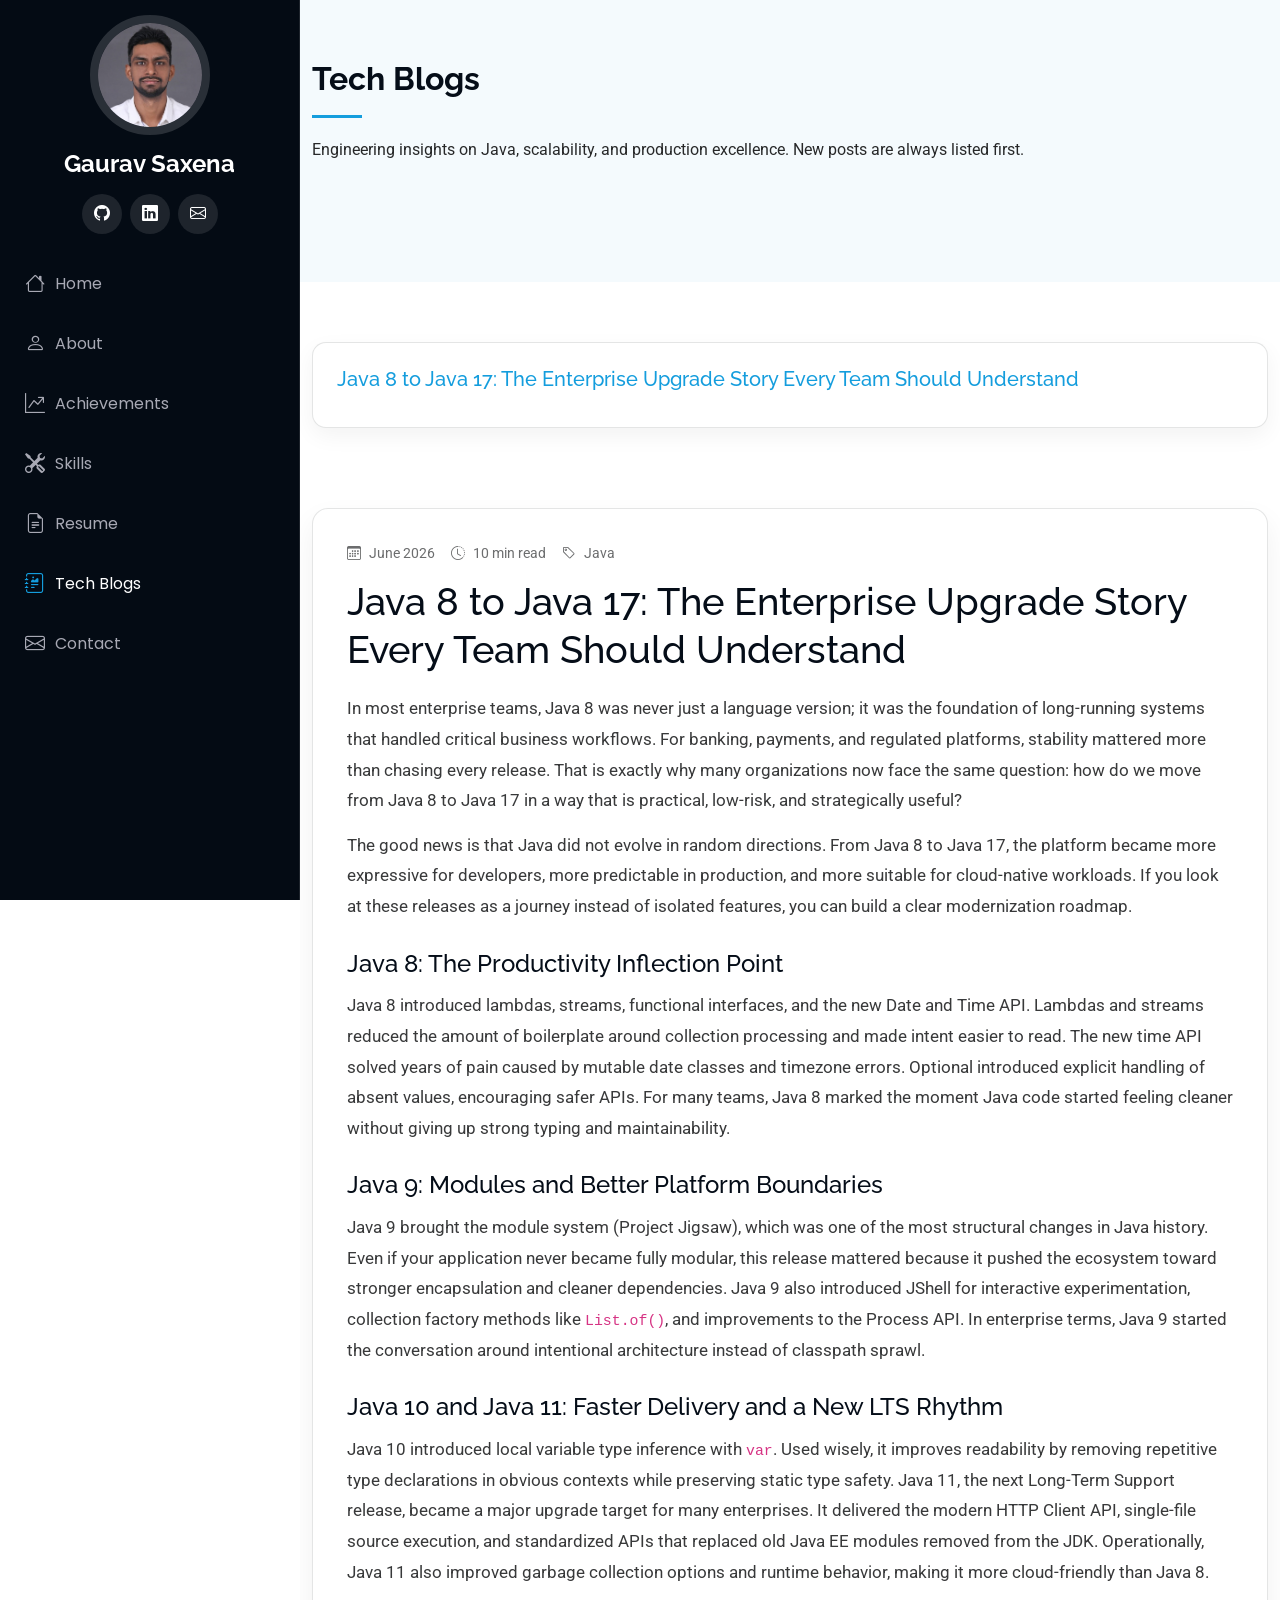
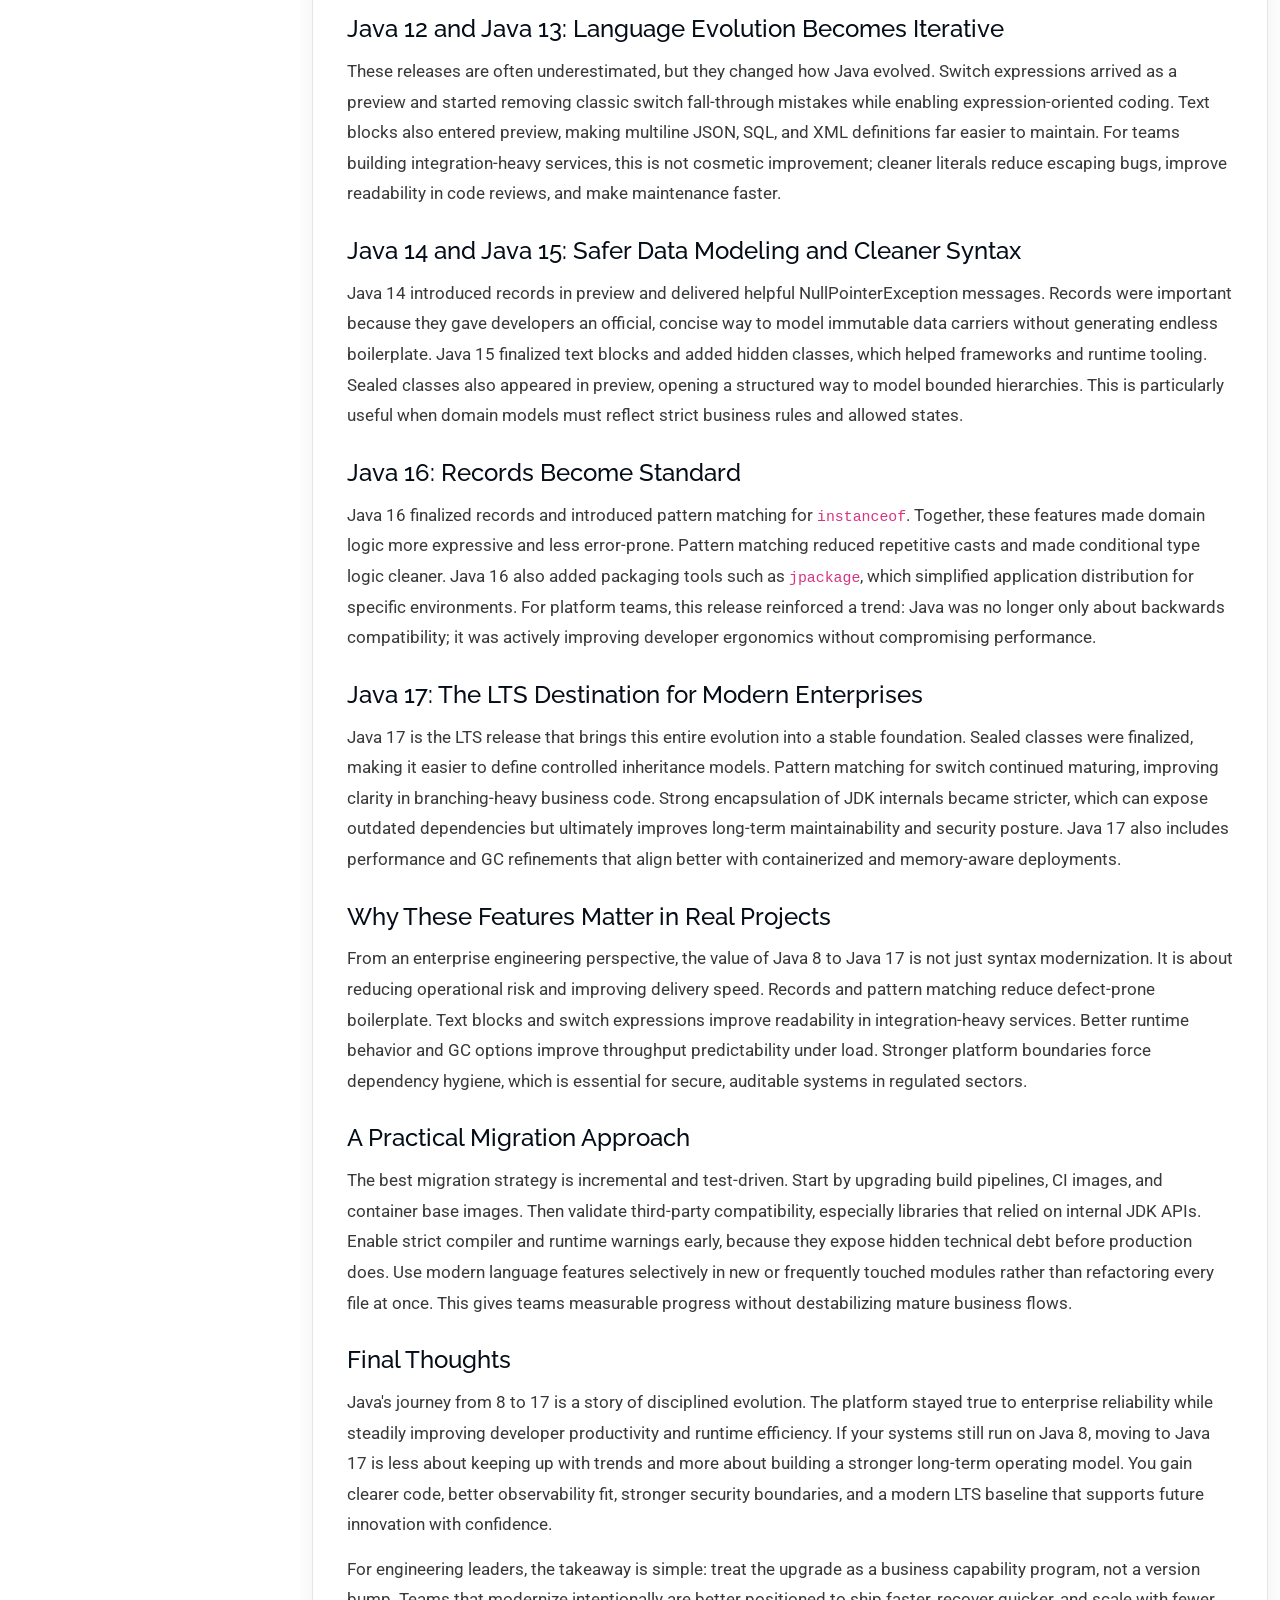
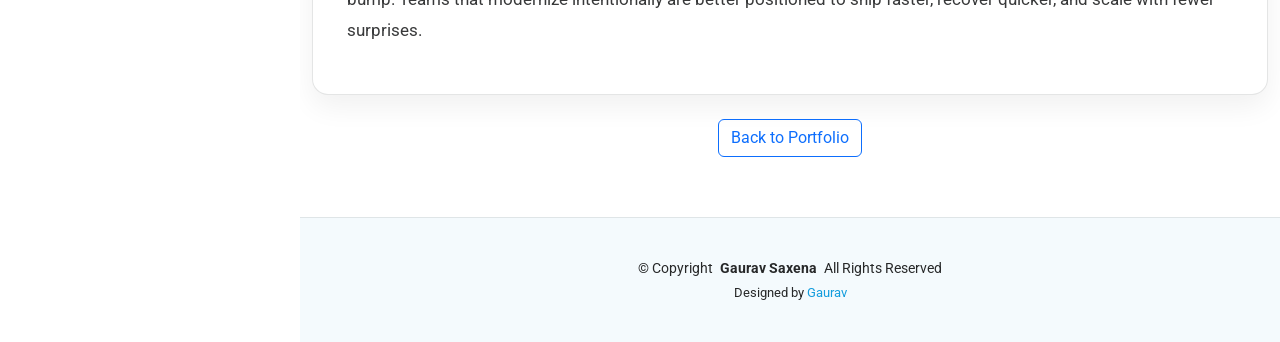
==== commit f1621c11: "Simplify tech blog cards to title-only links Removes descriptive bullet lists from blog cards and ke" ====
--- a/blog.html
+++ b/blog.html
@@ -61,7 +61,17 @@
   <section class="section light-background">
     <div class="container section-title" data-aos="fade-up">
       <h2>Tech Blogs</h2>
-      <p>Engineering insights on Java, Spring, scalability, and production excellence.</p>
+      <p>Engineering insights on Java, scalability, and production excellence. New posts are always listed first.</p>
+    </div>
+  </section>
+
+  <section class="section">
+    <div class="container" data-aos="fade-up" data-aos-delay="80">
+      <div class="blog-card">
+        <div class="blog-card-header">
+          <h4><a href="#java8-to-java17">Java 8 to Java 17: The Enterprise Upgrade Story Every Team Should Understand</a></h4>
+        </div>
+      </div>
     </div>
   </section>
 
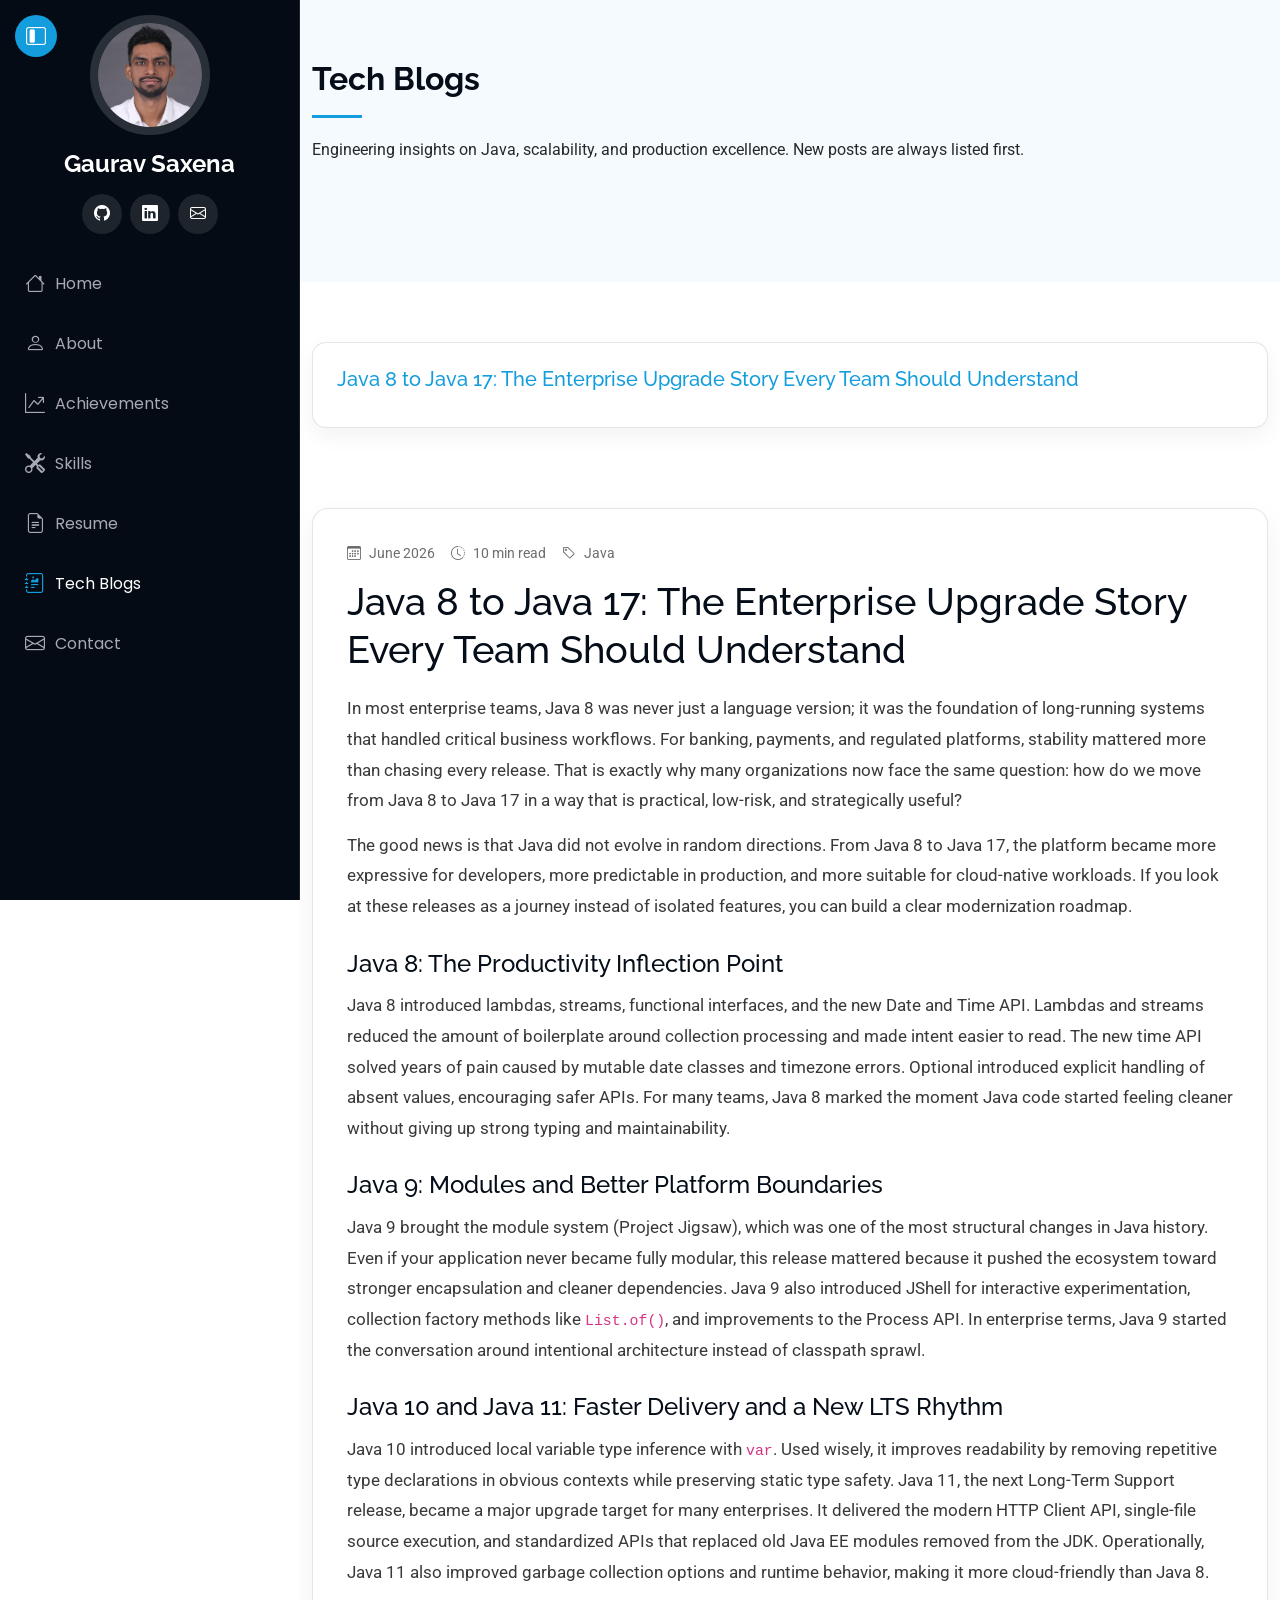
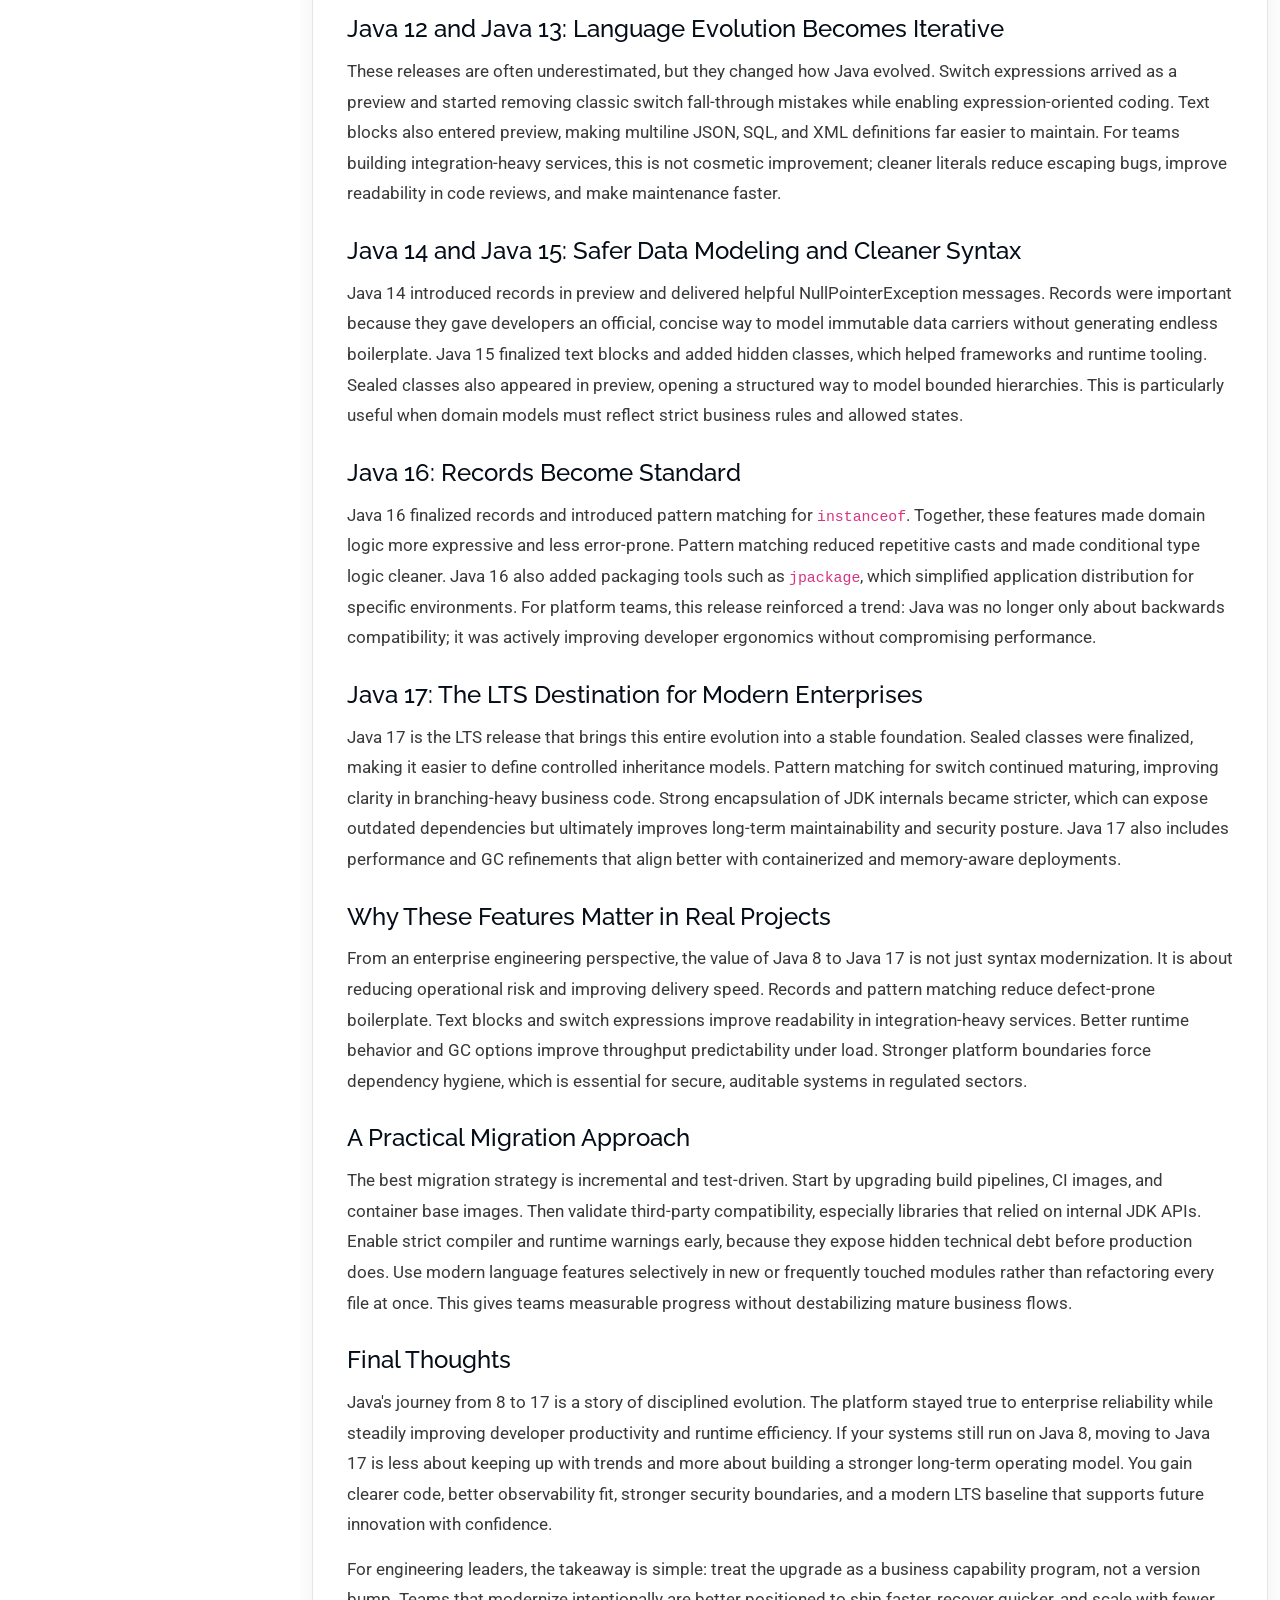
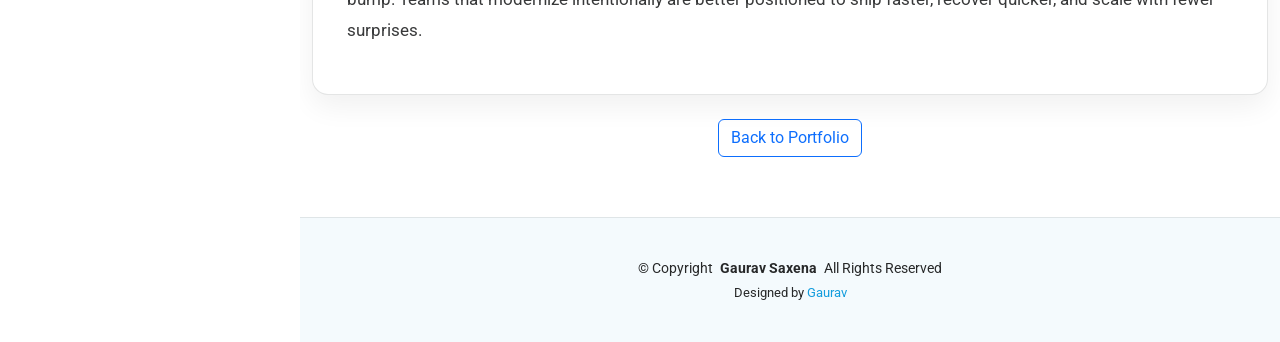
==== commit 80e39922: "Add desktop navbar hide/show toggle Adds a desktop toggle button to collapse or reveal the left navi" ====
--- a/blog.html
+++ b/blog.html
@@ -56,6 +56,10 @@
     </ul>
   </nav>
 </header>
+
+<button type="button" class="desktop-nav-toggle" aria-label="Toggle navigation panel" aria-expanded="true">
+  <i class="bi bi-layout-sidebar-inset"></i>
+</button>
 
 <main class="main">
   <section class="section light-background">
--- a/assets/css/main.css
+++ b/assets/css/main.css
@@ -210,6 +210,15 @@
   .header~main,
   .header~#footer {
     margin-left: 300px;
+  }
+
+  body.desktop-nav-collapsed .header {
+    left: -300px;
+  }
+
+  body.desktop-nav-collapsed .header~main,
+  body.desktop-nav-collapsed .header~#footer {
+    margin-left: 0;
   }
 }
 
@@ -246,6 +255,41 @@
   background-color: color-mix(in srgb, var(--accent-color) 90%, white 15%);
 }
 
+.desktop-nav-toggle {
+  color: var(--contrast-color);
+  background-color: var(--accent-color);
+  border: none;
+  font-size: 20px;
+  display: none;
+  align-items: center;
+  justify-content: center;
+  width: 42px;
+  height: 42px;
+  border-radius: 50%;
+  cursor: pointer;
+  position: fixed;
+  top: 15px;
+  left: 15px;
+  z-index: 9998;
+  transition: background-color 0.3s;
+}
+
+.desktop-nav-toggle:hover {
+  background-color: color-mix(in srgb, var(--accent-color) 90%, white 15%);
+}
+
+@media (min-width: 1200px) {
+  .desktop-nav-toggle {
+    display: inline-flex;
+  }
+}
+
+@media (max-width: 1199px) {
+  .desktop-nav-toggle {
+    display: none;
+  }
+}
+
 /*--------------------------------------------------------------
 # Navigation Menu
 --------------------------------------------------------------*/
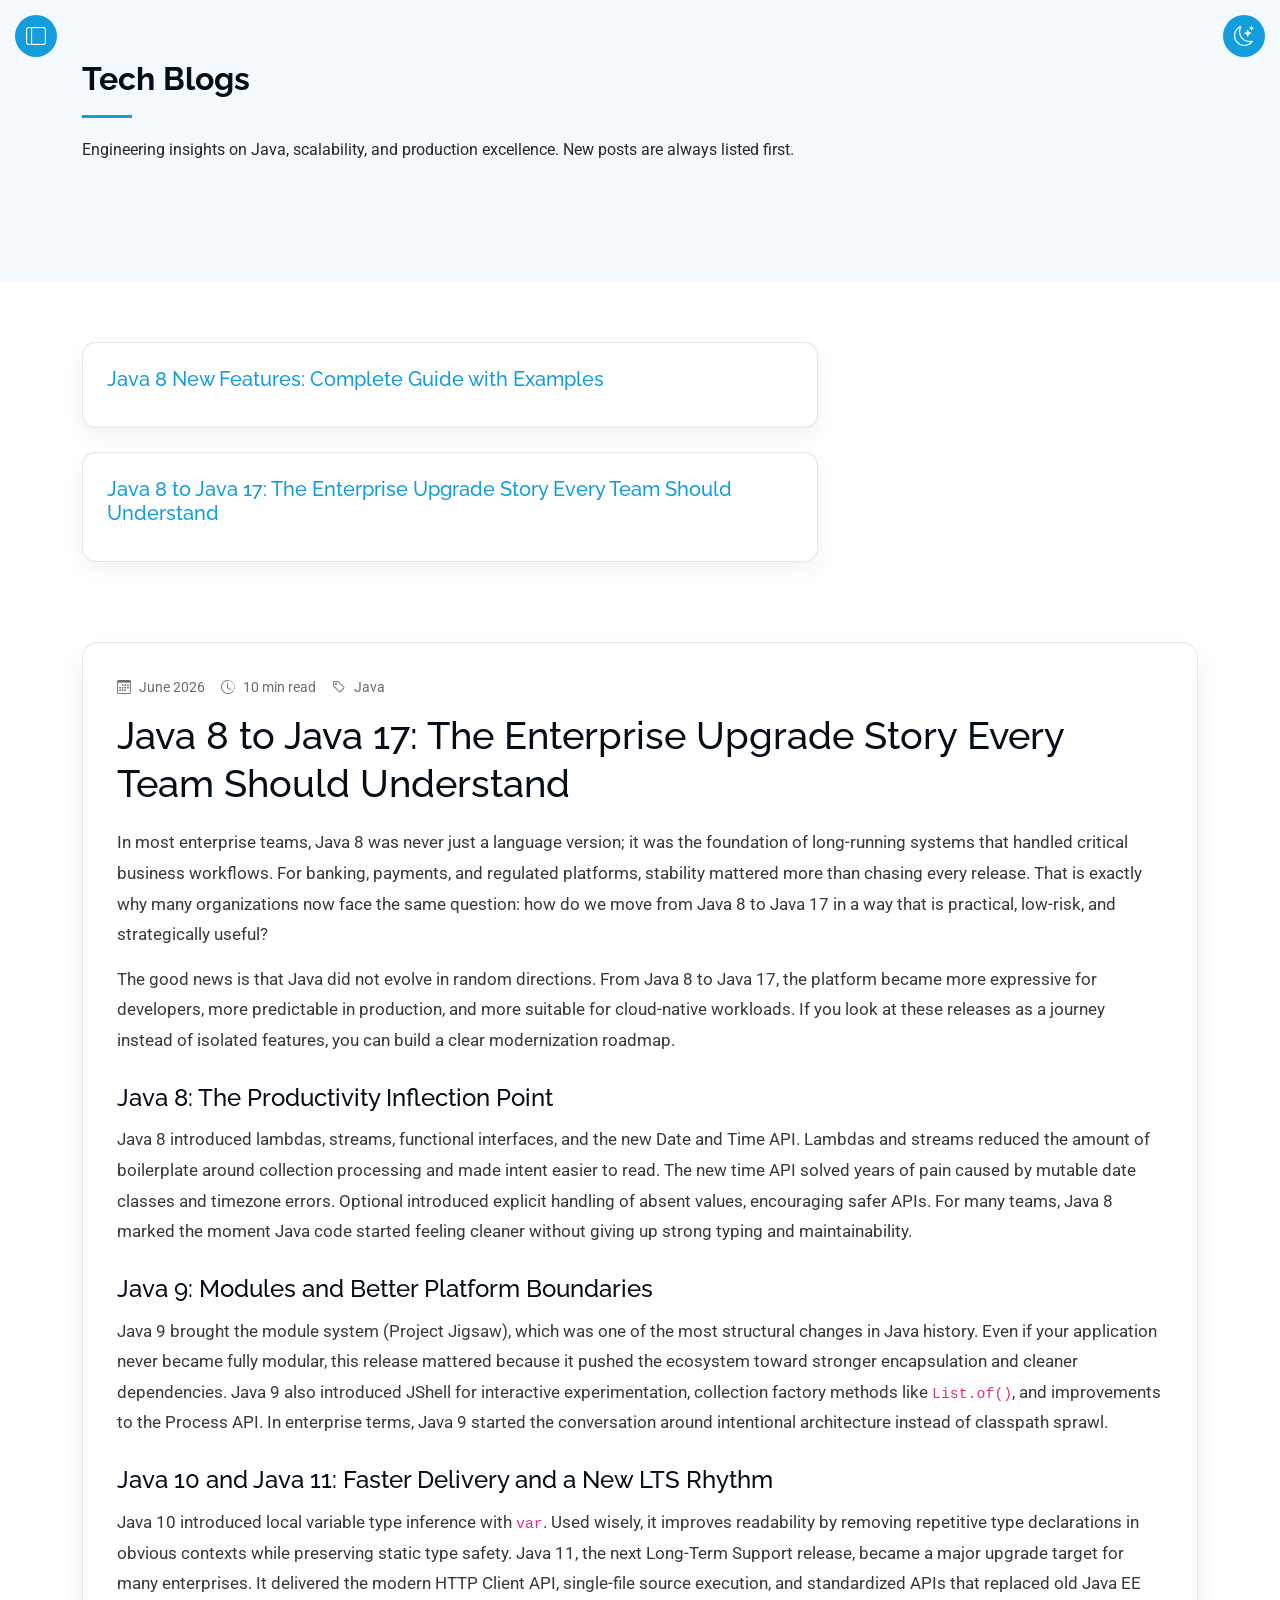
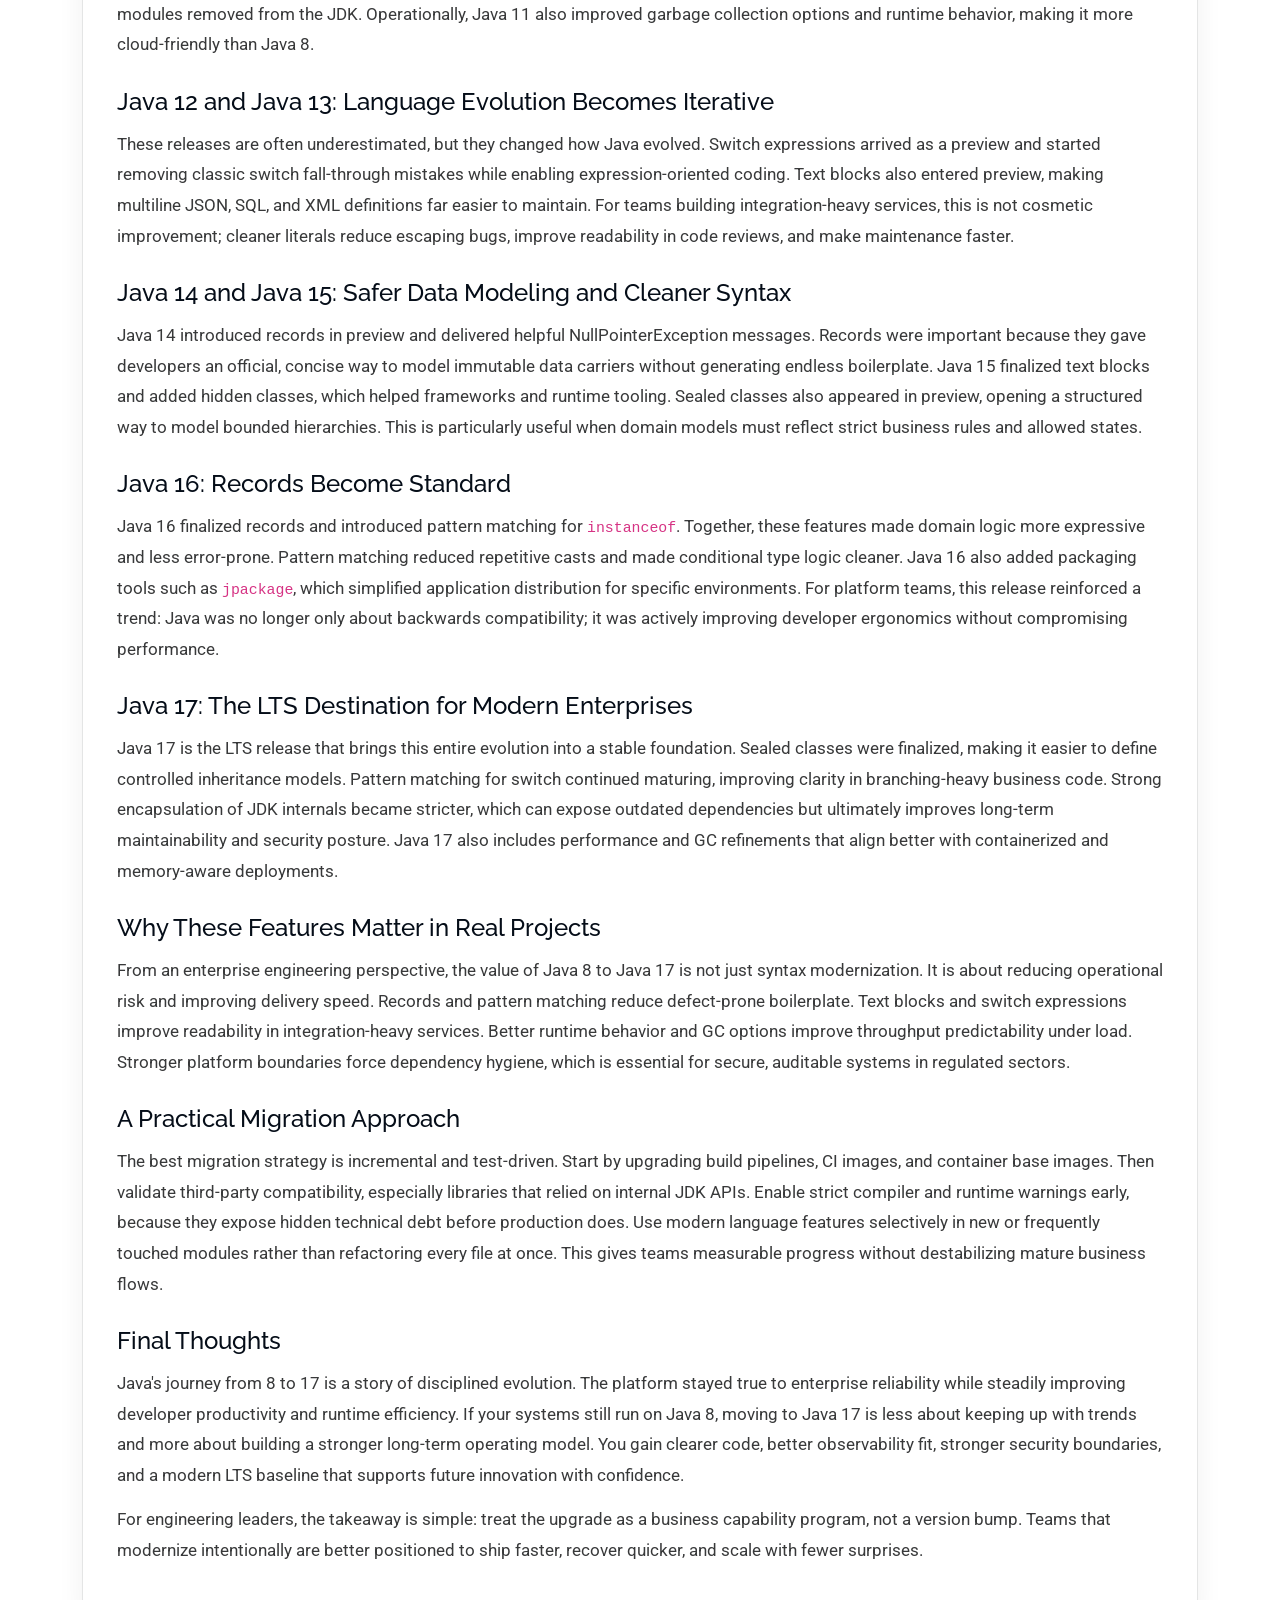
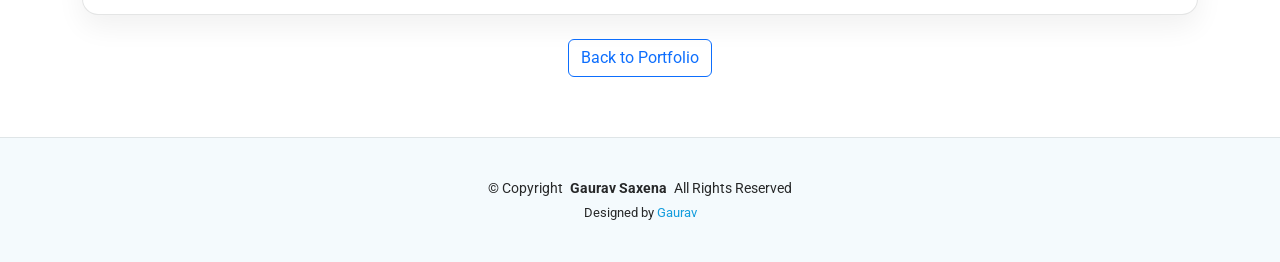
==== commit dd079df0: "Add Java 8 blog and site theme toggle Adds a new dedicated Java 8 features blog page, updates blog l" ====
--- a/blog.html
+++ b/blog.html
@@ -25,7 +25,7 @@
   <link href="assets/css/main.css" rel="stylesheet">
 </head>
 
-<body class="index-page blog-page">
+<body class="index-page blog-page desktop-nav-collapsed">
 
 <header id="header" class="header dark-background d-flex flex-column">
   <i class="header-toggle d-xl-none bi bi-list"></i>
@@ -57,8 +57,12 @@
   </nav>
 </header>
 
-<button type="button" class="desktop-nav-toggle" aria-label="Toggle navigation panel" aria-expanded="true">
-  <i class="bi bi-layout-sidebar-inset"></i>
+<button type="button" class="desktop-nav-toggle" aria-label="Toggle navigation panel" aria-expanded="false">
+  <i class="bi bi-layout-sidebar"></i>
+</button>
+
+<button type="button" class="theme-toggle" aria-label="Toggle theme" aria-pressed="false">
+  <i class="bi bi-moon-stars"></i>
 </button>
 
 <main class="main">
@@ -71,9 +75,20 @@
 
   <section class="section">
     <div class="container" data-aos="fade-up" data-aos-delay="80">
-      <div class="blog-card">
-        <div class="blog-card-header">
-          <h4><a href="#java8-to-java17">Java 8 to Java 17: The Enterprise Upgrade Story Every Team Should Understand</a></h4>
+      <div class="row gy-4">
+        <div class="col-lg-8">
+          <div class="blog-card h-100">
+            <div class="blog-card-header">
+              <h4><a href="java8-new-features.html">Java 8 New Features: Complete Guide with Examples</a></h4>
+            </div>
+          </div>
+        </div>
+        <div class="col-lg-8">
+          <div class="blog-card h-100">
+            <div class="blog-card-header">
+              <h4><a href="#java8-to-java17">Java 8 to Java 17: The Enterprise Upgrade Story Every Team Should Understand</a></h4>
+            </div>
+          </div>
         </div>
       </div>
     </div>
--- a/assets/css/main.css
+++ b/assets/css/main.css
@@ -27,6 +27,15 @@
   --contrast-color: #ffffff; /* Contrast color for text, ensuring readability against backgrounds of accent, heading, or default colors. */
 }
 
+body.theme-dark {
+  --background-color: #0f172a;
+  --default-color: #d1d5db;
+  --heading-color: #f8fafc;
+  --accent-color: #38bdf8;
+  --surface-color: #111827;
+  --contrast-color: #ffffff;
+}
+
 /* Nav Menu Colors - The following color variables are used specifically for the navigation menu. They are separate from the global colors to allow for more customization options */
 :root {
   --nav-color: #a8a9b4;  /* The default color of the main navmenu links */
@@ -44,12 +53,22 @@
   --surface-color: #ffffff;
 }
 
+body.theme-dark .light-background {
+  --background-color: #111827;
+  --surface-color: #0b1220;
+}
+
 .dark-background {
   --background-color: #040b14;
   --default-color: #ffffff;
   --heading-color: #ffffff;
   --surface-color: #151f2b;
   --contrast-color: #ffffff;
+}
+
+body.theme-dark .dark-background {
+  --background-color: #020617;
+  --surface-color: #0f172a;
 }
 
 /* Smooth scroll */
@@ -278,6 +297,29 @@
   background-color: color-mix(in srgb, var(--accent-color) 90%, white 15%);
 }
 
+.theme-toggle {
+  color: var(--contrast-color);
+  background-color: var(--accent-color);
+  border: none;
+  font-size: 20px;
+  display: inline-flex;
+  align-items: center;
+  justify-content: center;
+  width: 42px;
+  height: 42px;
+  border-radius: 50%;
+  cursor: pointer;
+  position: fixed;
+  top: 15px;
+  right: 15px;
+  z-index: 9998;
+  transition: background-color 0.3s;
+}
+
+.theme-toggle:hover {
+  background-color: color-mix(in srgb, var(--accent-color) 90%, white 15%);
+}
+
 @media (min-width: 1200px) {
   .desktop-nav-toggle {
     display: inline-flex;
@@ -287,6 +329,10 @@
 @media (max-width: 1199px) {
   .desktop-nav-toggle {
     display: none;
+  }
+
+  .theme-toggle {
+    top: 65px;
   }
 }
 
@@ -951,6 +997,21 @@
   color: color-mix(in srgb, var(--default-color), transparent 8%);
 }
 
+.blog-article pre {
+  background: #0f172a;
+  color: #e2e8f0;
+  border-radius: 10px;
+  padding: 16px;
+  overflow-x: auto;
+  margin: 14px 0 20px 0;
+}
+
+.blog-article pre code {
+  font-size: 14px;
+  line-height: 1.55;
+  color: inherit;
+}
+
 .blog-meta {
   display: flex;
   flex-wrap: wrap;
